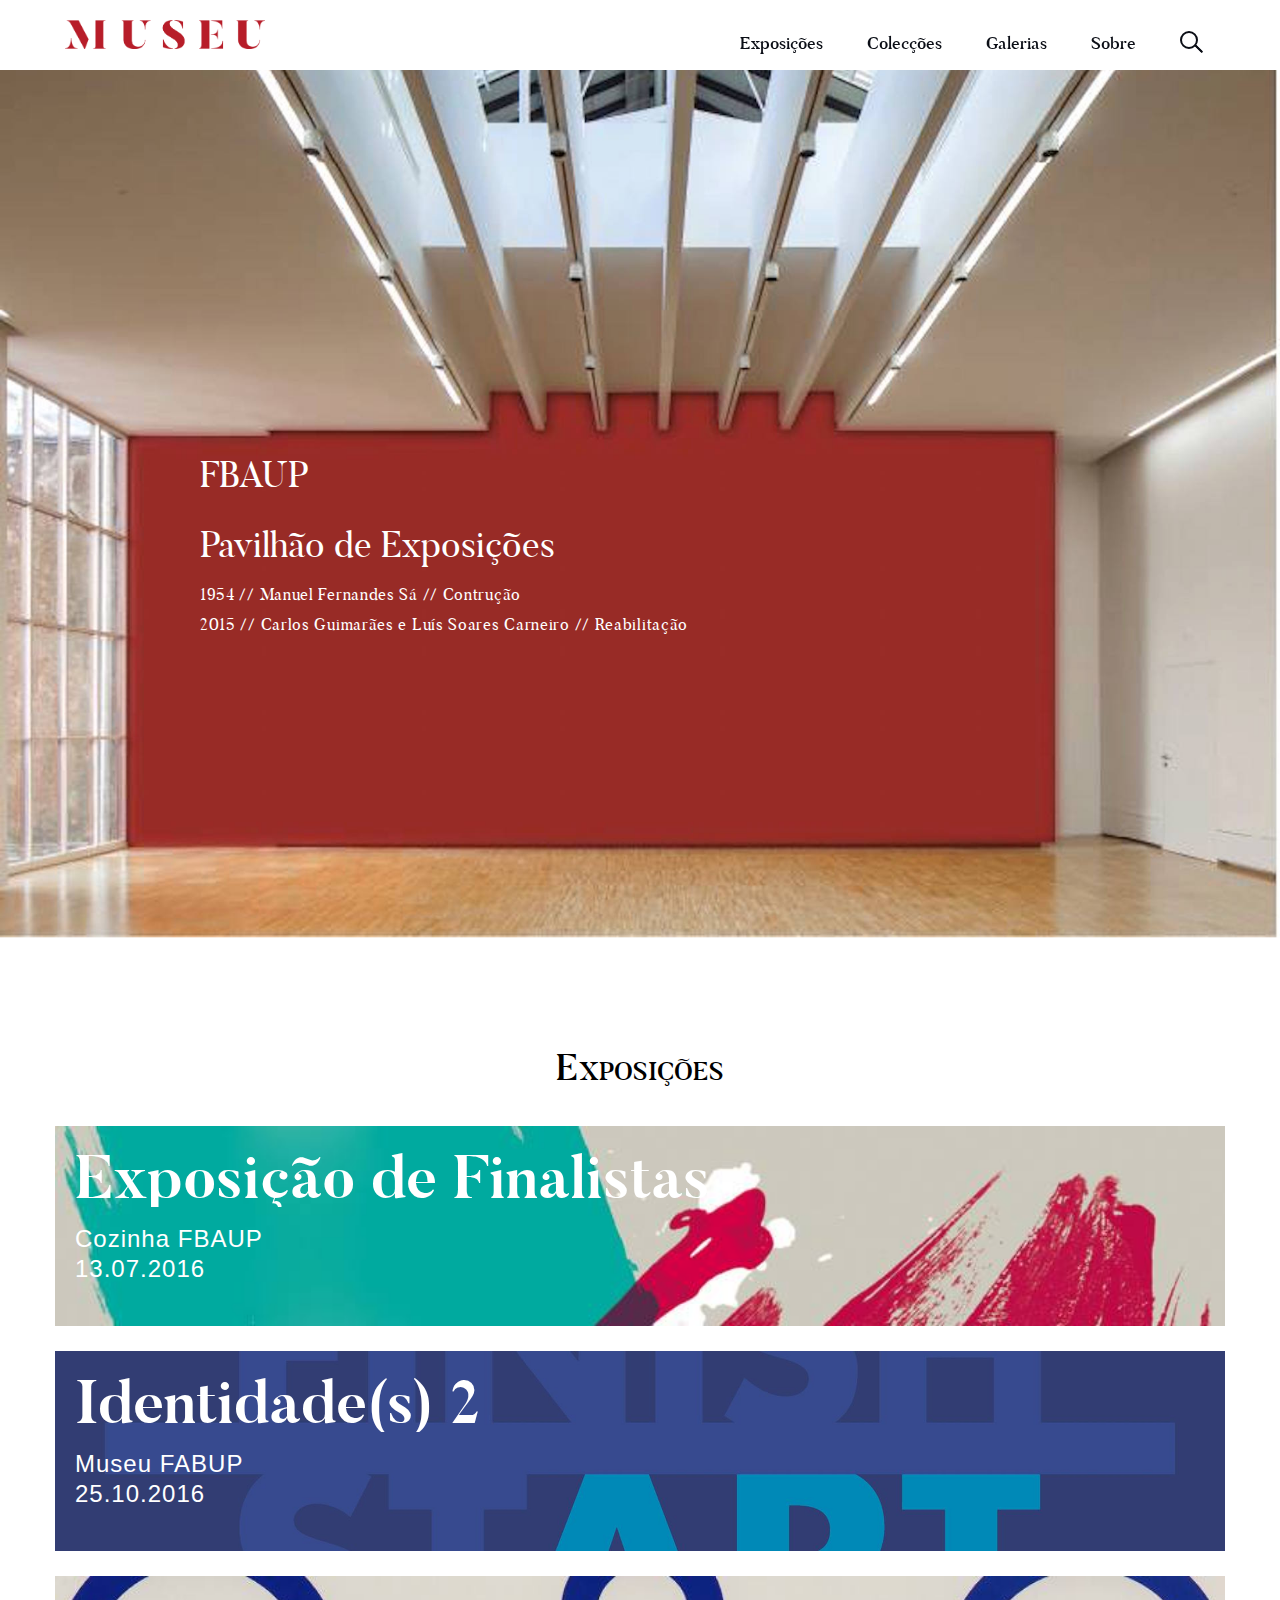
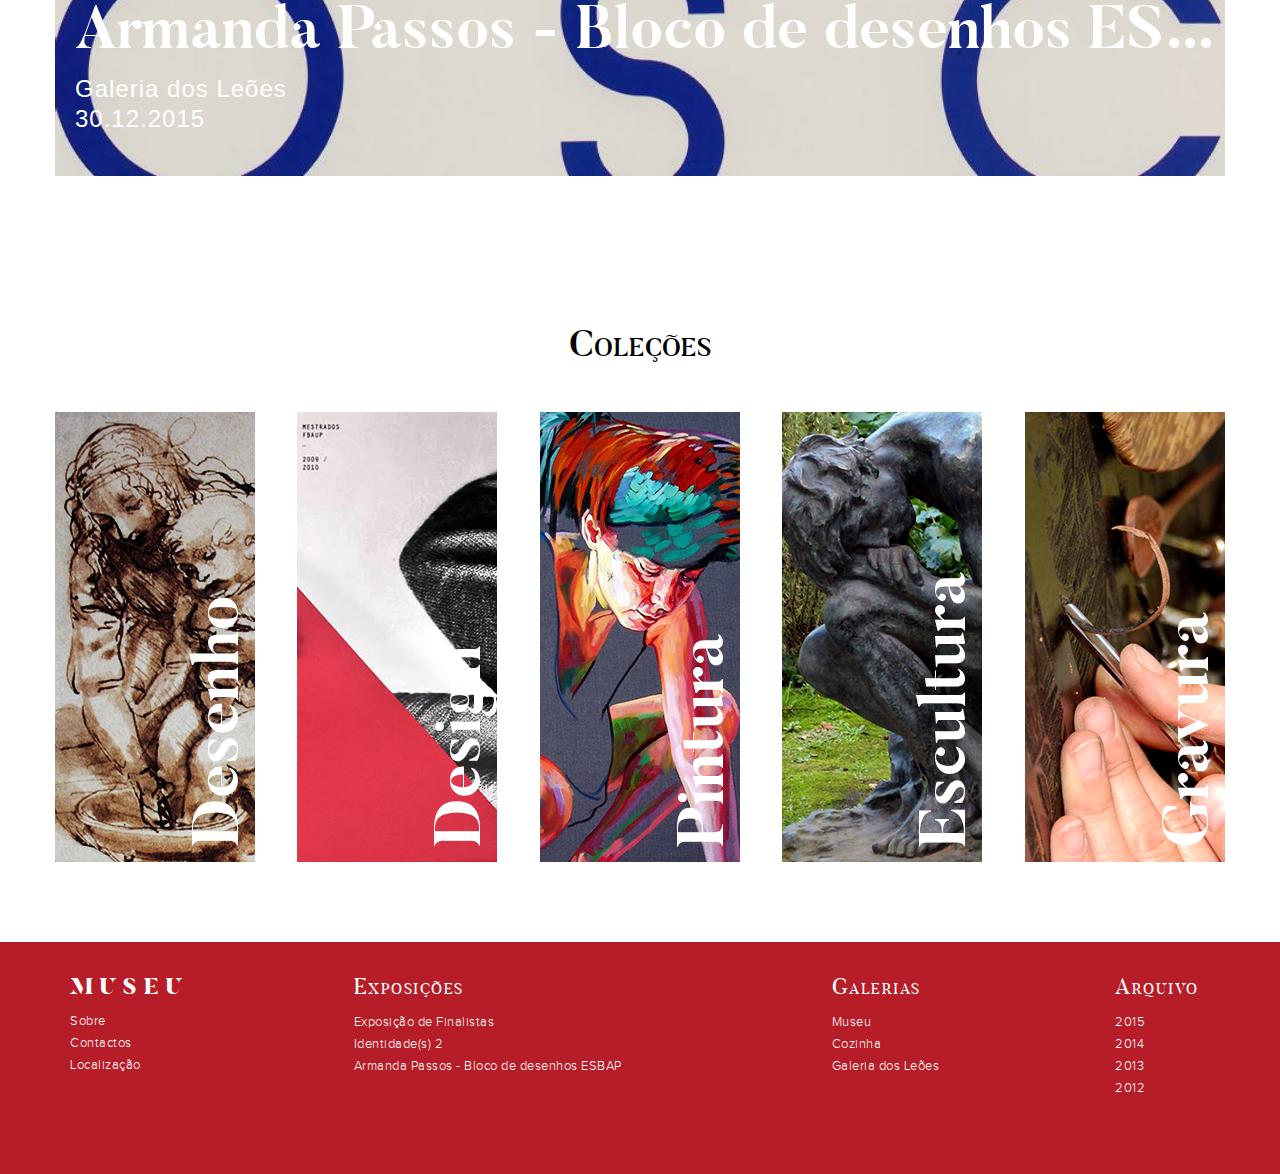
==== Museu/index.html @ 358a66f7 "alterações da vespera da apresentação" ====
<!DOCTYPE html>
<!--[if lt IE 7]>      <html class="no-js lt-ie9 lt-ie8 lt-ie7"> <![endif]-->
<!--[if IE 7]>         <html class="no-js lt-ie9 lt-ie8"> <![endif]-->
<!--[if IE 8]>         <html class="no-js lt-ie9"> <![endif]-->
<!--[if gt IE 8]><!--> <html class="no-js"> <!--<![endif]-->
<head>
<meta charset="UTF-8">

<title>Museu FBAUP</title>

  <meta name="viewport" content="width=device-width, initial-scale=1">
<!-- Search engine optimization -->
  <meta name="description" content="" />
  <meta name="keywords" content="" />
  <meta name="author" content="" />
<!--  -->
   
    <link rel="stylesheet" type="text/css" href="museu.css">
   
</head>

<body>
	<!-- Pesquisa fullscreen -->
	<div class="search_oberlay">
		<input class="search" type="text" placeholder="search" />
	</div>
	<!-- Menu de Navegação -->

				<nav class="nav-mobile">
						<div class="container">
							<a href="home.html"><h3>Museu</h3></a>
							<ul>
								<li><a href="sobre.html">Sobre</a></li>
								<li><a href="sobre.html">Contactos</a></li>
								<li><a href="sobre.html">Localização</a></li>
							</ul>
						
							<a href="home.html"><h3>Exposições</h3></a>
							<ul>
								<li><a href="exposicao.html">Exposição de Finalistas</a></li>
							<li><a href="exposicao.html">Identidade(s) 2</a></li>
							<li><a href="exposicao.html">Armanda Passos - Bloco de desenhos ESBAP</a></li>
							</ul>
						<a href="home.html"><h3>Galerias</h3></a>
							<ul>
								<li><a href="galerias.html">Museu</a></li>
								<li><a href="galerias.html">Cozinha</a></li>
								<li><a href="galerias.html">Galeria dos Leões</a></li>
							</ul>
					</div>		
				</nav>
<header>	
		<div class="container">
			<div class="col-lg-3 col-md-3 col-sm-3 col-xs-4 logo algn-left ">
					<a href="home.html"><img src="img/museu.png" alt="Logo Museu"/></a>	
			</div>
			<div class="col-lg-9 col-md-9 col-sm-9 algn-right menu hide-xs">
				<nav class="row ">
					<ul>
						<li><a href="pag_exposicoe.html">Exposições</a></li>
						<li class="dropdown-menu">
							<a href="#">Colecções</a>
							<ul class="dropdown-list">
								<li><a href="colecao.html">Desenho</a></li>
								<li><a href="colecao.html">Design</a></li>
								<li><a href="colecao.html">Escultura</a></li>
								<li><a href="colecao.html">Gravura</a></li>
								<li><a href="colecao.html">Pintura</a></li>
							</ul>
						</li>	
						<li><a href="galerias.html">Galerias</a></li>
						<li><a href="sobre.html">Sobre</a></li>
						<li>
							<div class="button-search">
								<div class="search">
									<a class="search-icon">
									  <span class="circle"></span>
									  <span class="handle"></span>
									</a>
								</div>
							</div>	
						</li>
					</ul>	
					
				</nav>				
			</div>
			<div class="col-xs-7 mb-mobile algn-right show-xs">
				<nav>
					<ul>
						
						<li>
							<div class="burger">
							  <div class="burger-brick"></div>
							  <div class="burger-brick middle"></div>
							  <div class="burger-brick"></div>
							</div>
						</li>
						<li>
							<div class="button-search">
								<div class="search">
									<a class="search-icon">
									  <span class="circle"></span>
									  <span class="handle"></span>
									</a>
								</div>
							</div>	
						</li>
					</ul>
				</nav>
			</div>
</header>

	<!-- Imagem Principal-->
		<section id="header-bg-big" >
			<div class="header-img" >
			 	 <img src="img/capa_img.jpg" alt="Pavilhão de Exposições">
				 <div class="pic-caption hide-xs">
				 	<h1>FBAUP</h1>
					<h1>Pavilhão de Exposições</h1>
					<p>1954 // Manuel Fernandes Sá // Contrução</p>
					<p>2015 // Carlos Guimarães e Luís Soares Carneiro // Reabilitação</p>
				</div>
			</div>
			
		</section>


		<section id="expo">
			<div class="page-title row">
				<h1>Exposições</h1>
			</div>
			<div class="container exposicoes">
				<div class="row expositor">
					<a href="exposicao.html"><img src="img/capas_exposicoes/uma.jpg" class="grayscale" alt="Imagem da Exposição">
					<h2>Exposição de Finalistas</h2>
					<h3>Cozinha FBAUP</h3>
					<h3>13.07.2016</h3></a>
							
				</div>
				<div class="row expositor">		
					<a href="exposicao.html"><img src="img/capas_exposicoes/duas.jpg" class="grayscale" alt="Imagem da Exposição">
					<h2>Identidade(s) 2</h2>
					<h3>Museu FABUP</h3>
					<h3>25.10.2016</h3></a>
				</div>
					<div class="row expositor">	
					<a href="exposicao.html"><img src="img/capas_exposicoes/tres.jpg" class="grayscale" alt="Imagem da Exposição">
					<h2>Armanda Passos - Bloco de desenhos ESBAP</h2>
					<h3>Galeria dos Leões</h3>
					<h3>30.12.2015</h3></a>
				</div>
			</div>
		</section>


	<!-- Secção Colecções-->
		<section id="colecao">
			<div class="page-title row">
				<h1>Coleções</h1>
			</div>

			<div class="container montra-colecao">
				<div class="col-colecao col-lg-2 col-md-2 col-sm-2">
					<a href="colecao.html"><img src="img/capas_colecoes/desenho.jpg" class="grayscale" alt="Colleção de Desenho"/>
					<h2>Desenho</h2> </a>
				</div>
				<div class="col-colecao col-lg-2 col-md-2 col-sm-2">
					<a href="colecao.html"><img src="img/capas_colecoes/design.jpg" class="grayscale" alt="Colleção de Design"/>
					<h2>Design</h2> </a>
				</div>
				<div class="col-colecao col-lg-2 col-md-2 col-sm-2">
					<a href="colecao.html"><img src="img/capas_colecoes/pintura.jpg" class="grayscale" alt="Colleção de Pintura"/>
					<h2>Pintura</h2> </a>
				</div>
				<div class="col-colecao col-lg-2 col-md-2 col-sm-2">
					<a href="colecao.html"><img src="img/capas_colecoes/escultura.jpg" class="grayscale" alt="Colleção de Escultura"/> 
					<h2>Escultura</h2> </a>
				</div>
				<div class="col-colecao col-lg-2 col-md-2 col-sm-2">
					<a href="colecao.html"><img src="img/capas_colecoes/gravura.jpg" class="grayscale" alt="Colleção de Gravura"/>
					<h2>Gravura</h2> </a>
				</div>
			</div>

			</div>
			<div class="container montra-colecao-mb hide-md hide-lg">
			<div class="expositor row">
					<a href="colecao.html"><img src="img/collection mobile/desenho.jpg" class="grayscale" alt="Colleção de Desenho"/>
					<h2>Desenho</h2> </a>
				</div>
				<div class="expositor row">
					<a href="colecao.html"><img src="img/collection mobile/design.jpg" class="grayscale" alt="Colleção de Design"/>
					<h2>Design</h2> </a>
				</div>
				<div class="expositor row">
					<a href="colecao.html"><img src="img/collection mobile/pintura.jpg" class="grayscale" alt="Colleção de Pintura"/>
					<h2>Pintura</h2> </a>
				</div>
				<div class="expositor row">
					<a href="colecao.html"><img src="img/collection mobile/escultura.jpg" class="grayscale" alt="Colleção de Escultura"/> 
					<h2>Escultura</h2> </a>
				</div>
				<div class="expositor row">
					<a href="colecao.html"><img src="img/collection mobile/gravura.jpg" class="grayscale" alt="Colleção de Gravura"/>
					<h2>Gravura</h2> </a>
				</div>
			</div>
		</section>


	<footer>
			<div class="row hide-xs hide-sm  ">
				<div class="container">
					<div class="col-lg-3 col-md-3 col-sm-3">
						<a href="home.html"><h2 class="museu">Museu</h2></a>
						<ul>
							<li><a href="sobre.html">Sobre</a></li>
							<li><a href="sobre.html#localizacao">Contactos</a></li>
							<li><a href="sobre.html#mapas">Localização</a></li>
						</ul>
					</div>
					<div class="col-lg-5 col-md-5 col-sm-5">
						<a href="pag_exposicoe.html"><h3>Exposições</h3></a>
						<ul>
							<li><a href="exposicao.html">Exposição de Finalistas</a></li>
							<li><a href="exposicao.html">Identidade(s) 2</a></li>
							<li><a href="exposicao.html">Armanda Passos - Bloco de desenhos ESBAP</a></li>
						</ul>
					</div>	
					<div class="col-lg-3 col-md-3 col-sm-3">
						<a href="galerias.html"><h3>Galerias</h3></a>
						<ul>
							<li><a href="galerias.html">Museu</a></li>
							<li><a href="galerias.html">Cozinha</a></li>
							<li><a href="galerias.html">Galeria dos Leões</a></li>
						</ul>
					</div>	
					<div class="col-lg-1 col-md-1 col-sm-2">
						<a href="#"><h3>Arquivo</h3></a>		<!-- ???!?!?!??!?!?!?! -->
						<ul>
							<li><a href="#">2015</a></li>
							<li><a href="#">2014</a></li>
							<li><a href="#">2013</a></li>
							<li><a href="#">2012</a></li>
						</ul>
					</div>	
				</div>	
			</div>

			<div class="row mobile show-xs hide-md hide-lg">
				<div class="container">

				<div class="col-xs-6 col-sm-6">
						<a href="home.html"><h2 class="museu">Museu</h2></a>
						<ul>
							<li><a href="sobre.html">Sobre</a></li>
							<li><a href="sobre.html#localizacao">Contactos</a></li>
							<li><a href="sobre.html#mapas">Localização</a></li>
						</ul>
					</div>
					<div class="col-xs-6 col-sm-6 exposicoes">
						<a href="pag_exposicoe.html"><h3>Exposições</h3></a>
						<ul>
							<li><a href="exposicao.html">Exposição de Finalistas</a></li>
							<li><a href="exposicao.html">Identidade(s) 2</a></li>
							<li><a href="exposicao.html">Armanda Passos - Bloco de desenhos</a></li>
						</ul>
					</div>	
					<div class="col-xs-6 col-sm-6">
						<a href="galerias.html"><h3>Galerias</h3></a>
						<ul>
							<li><a href="galerias.html">Museu</a></li>
							<li><a href="galerias.html">Cozinha</a></li>
							<li><a href="galerias.html">Galeria dos Leões</a></li>
						</ul>
					</div>	
					<div class="col-xs-6 col-sm-6">
						<a href="#"><h3>Arquivo</h3></a>		<!-- ???!?!?!??!?!?!?! -->
						<ul>
							<li><a href="#">2015</a></li>
							<li><a href="#">2014</a></li>
							<li><a href="#">2013</a></li>
						</ul>
					</div>	
				</div>	
			</div>

		</footer>

<script src="js/jquery.1.11.3.js"></script>
<script src="js/main.js"></script>

</body>

</html>
---- Museu/museu.css ----
@charset "UTF-8";
/* 

	PROJECTO: MUSEU FBAUP;
	VERSÃO: 0.1;
*/
/* http://meyerweb.com/eric/tools/css/reset/ 
   v2.0 | 20110126
   License: none (public domain)
*/
html, body, div, span, applet, object, iframe, h1, h2, h3, h4, h5, h6, p, blockquote, pre, a, abbr, acronym, address, big, cite, code, del, dfn, em, img, ins, kbd, q, s, samp, small, strike, strong, sub, sup, tt, var, b, u, i, center, dl, dt, dd, ol, ul, li, fieldset, form, label, legend, table, caption, tbody, tfoot, thead, tr, th, td, article, aside, canvas, details, embed, figure, figcaption, footer, header, hgroup, menu, nav, output, ruby, section, summary, time, mark, audio, video {
  margin: 0;
  padding: 0;
  border: 0;
  font-size: 100%;
  font: inherit;
  vertical-align: baseline; }

/* HTML5 display-role reset for older browsers */
article, aside, details, figcaption, figure, footer, header, hgroup, menu, nav, section {
  display: block; }

body {
  line-height: 1; }

ol, ul {
  list-style: none; }

blockquote, q {
  quotes: none; }

blockquote:before, blockquote:after {
  content: '';
  content: none; }

q:before, q:after {
  content: '';
  content: none; }

table {
  border-collapse: collapse;
  border-spacing: 0; }

.clearfix {
  zoom: 1; }
  .clearfix:after {
    clear: both; }
  .clearfix:before, .clearfix:after {
    content: '\0020';
    display: block;
    overflow: hidden;
    visibility: hidden;
    width: 0;
    height: 0; }

.row {
  zoom: 1;
  zoom: 1;
  margin-bottom: 40px;
  width: 100%; }
  .row:after {
    clear: both; }
  .row:before, .row:after {
    content: '\0020';
    display: block;
    overflow: hidden;
    visibility: hidden;
    width: 0;
    height: 0; }
  .row:after {
    clear: both; }
  .row:before, .row:after {
    content: '\0020';
    display: block;
    overflow: hidden;
    visibility: hidden;
    width: 0;
    height: 0; }

@media screen and (min-width: 1200px) {
  .col-lg-1 {
    display: block;
    float: left;
    position: relative;
    min-height: 2px;
    margin: 10px;
    width: 5%; }

  .col-lg-2 {
    display: block;
    float: left;
    position: relative;
    min-height: 2px;
    margin: 10px;
    width: 13.33333%; }

  .col-lg-3 {
    display: block;
    float: left;
    position: relative;
    min-height: 2px;
    margin: 10px;
    width: 21.66667%; }

  .col-lg-4 {
    display: block;
    float: left;
    position: relative;
    min-height: 2px;
    margin: 10px;
    width: 30%; }

  .col-lg-5 {
    display: block;
    float: left;
    position: relative;
    min-height: 2px;
    margin: 10px;
    width: 38.33333%; }

  .col-lg-6 {
    display: block;
    float: left;
    position: relative;
    min-height: 2px;
    margin: 10px;
    width: 46.66667%; }

  .col-lg-7 {
    display: block;
    float: left;
    position: relative;
    min-height: 2px;
    margin: 10px;
    width: 55%; }

  .col-lg-8 {
    display: block;
    float: left;
    position: relative;
    min-height: 2px;
    margin: 10px;
    width: 63.33333%; }

  .col-lg-9 {
    display: block;
    float: left;
    position: relative;
    min-height: 2px;
    margin: 10px;
    width: 71.66667%; }

  .col-lg-10 {
    display: block;
    float: left;
    position: relative;
    min-height: 2px;
    margin: 10px;
    width: 80%; }

  .col-lg-11 {
    display: block;
    float: left;
    position: relative;
    min-height: 2px;
    margin: 10px;
    width: 88.33333%; }

  .col-lg-12 {
    display: block;
    float: left;
    position: relative;
    min-height: 2px;
    margin: 10px;
    width: 96.66667%; }

  .container {
    width: 1170px;
    margin: 0 auto;
    position: relative; }

  .hide-lg {
    display: none !important; }

  .show-lg {
    display: block !important; } }
/* Small Desktop/ Tablet screens */
@media screen and (min-width: 992px) and (max-width: 1199px) {
  .col-md-1 {
    display: block;
    float: left;
    position: relative;
    min-height: 2px;
    margin: 10px;
    width: 5%; }

  .col-md-2 {
    display: block;
    float: left;
    position: relative;
    min-height: 2px;
    margin: 10px;
    width: 13.33333%; }

  .col-md-3 {
    display: block;
    float: left;
    position: relative;
    min-height: 2px;
    margin: 10px;
    width: 21.66667%; }

  .col-md-4 {
    display: block;
    float: left;
    position: relative;
    min-height: 2px;
    margin: 10px;
    width: 30%; }

  .col-md-5 {
    display: block;
    float: left;
    position: relative;
    min-height: 2px;
    margin: 10px;
    width: 38.33333%; }

  .col-md-6 {
    display: block;
    float: left;
    position: relative;
    min-height: 2px;
    margin: 10px;
    width: 46.66667%; }

  .col-md-7 {
    display: block;
    float: left;
    position: relative;
    min-height: 2px;
    margin: 10px;
    width: 55%; }

  .col-md-8 {
    display: block;
    float: left;
    position: relative;
    min-height: 2px;
    margin: 10px;
    width: 63.33333%; }

  .col-md-9 {
    display: block;
    float: left;
    position: relative;
    min-height: 2px;
    margin: 10px;
    width: 71.66667%; }

  .col-md-10 {
    display: block;
    float: left;
    position: relative;
    min-height: 2px;
    margin: 10px;
    width: 80%; }

  .col-md-11 {
    display: block;
    float: left;
    position: relative;
    min-height: 2px;
    margin: 10px;
    width: 88.33333%; }

  .col-md-12 {
    display: block;
    float: left;
    position: relative;
    min-height: 2px;
    margin: 10px;
    width: 96.66667%; }

  .container {
    width: 1002px;
    margin: 0 auto;
    position: relative; }

  .hide-md {
    display: none !important; }

  .show-md {
    display: block !important; } }
/* Tablet screens */
@media screen and (min-width: 768px) and (max-width: 991px) {
  .col-sm-1 {
    display: block;
    float: left;
    position: relative;
    min-height: 2px;
    margin: 10px;
    width: 5%; }

  .col-sm-2 {
    display: block;
    float: left;
    position: relative;
    min-height: 2px;
    margin: 10px;
    width: 13.33333%; }

  .col-sm-3 {
    display: block;
    float: left;
    position: relative;
    min-height: 2px;
    margin: 10px;
    width: 21.66667%; }

  .col-sm-4 {
    display: block;
    float: left;
    position: relative;
    min-height: 2px;
    margin: 10px;
    width: 30%; }

  .col-sm-5 {
    display: block;
    float: left;
    position: relative;
    min-height: 2px;
    margin: 10px;
    width: 38.33333%; }

  .col-sm-6 {
    display: block;
    float: left;
    position: relative;
    min-height: 2px;
    margin: 10px;
    width: 46.66667%; }

  .col-sm-7 {
    display: block;
    float: left;
    position: relative;
    min-height: 2px;
    margin: 10px;
    width: 55%; }

  .col-sm-8 {
    display: block;
    float: left;
    position: relative;
    min-height: 2px;
    margin: 10px;
    width: 63.33333%; }

  .col-sm-9 {
    display: block;
    float: left;
    position: relative;
    min-height: 2px;
    margin: 10px;
    width: 71.66667%; }

  .col-sm-10 {
    display: block;
    float: left;
    position: relative;
    min-height: 2px;
    margin: 10px;
    width: 80%; }

  .col-sm-11 {
    display: block;
    float: left;
    position: relative;
    min-height: 2px;
    margin: 10px;
    width: 88.33333%; }

  .col-sm-12 {
    display: block;
    float: left;
    position: relative;
    min-height: 2px;
    margin: 10px;
    width: 96.66667%; }

  .container {
    width: 938px;
    margin: 0 auto;
    position: relative; }

  .hide-sm {
    display: none !important; }

  .show-sm {
    display: block !important; } }
/* Small /Mobile screens */
@media screen and (max-width: 767px) {
  .col-xs-1 {
    display: block;
    float: left;
    position: relative;
    min-height: 2px;
    margin: 10px;
    width: 5%; }

  .col-xs-2 {
    display: block;
    float: left;
    position: relative;
    min-height: 2px;
    margin: 10px;
    width: 13.33333%; }

  .col-xs-3 {
    display: block;
    float: left;
    position: relative;
    min-height: 2px;
    margin: 10px;
    width: 21.66667%; }

  .col-xs-4 {
    display: block;
    float: left;
    position: relative;
    min-height: 2px;
    margin: 10px;
    width: 30%; }

  .col-xs-5 {
    display: block;
    float: left;
    position: relative;
    min-height: 2px;
    margin: 10px;
    width: 38.33333%; }

  .col-xs-6 {
    display: block;
    float: left;
    position: relative;
    min-height: 2px;
    margin: 10px;
    width: 46.66667%; }

  .col-xs-7 {
    display: block;
    float: left;
    position: relative;
    min-height: 2px;
    margin: 10px;
    width: 55%; }

  .col-xs-8 {
    display: block;
    float: left;
    position: relative;
    min-height: 2px;
    margin: 10px;
    width: 63.33333%; }

  .col-xs-9 {
    display: block;
    float: left;
    position: relative;
    min-height: 2px;
    margin: 10px;
    width: 71.66667%; }

  .col-xs-10 {
    display: block;
    float: left;
    position: relative;
    min-height: 2px;
    margin: 10px;
    width: 80%; }

  .col-xs-11 {
    display: block;
    float: left;
    position: relative;
    min-height: 2px;
    margin: 10px;
    width: 88.33333%; }

  .col-xs-12 {
    display: block;
    float: left;
    position: relative;
    min-height: 2px;
    margin: 10px;
    width: 96.66667%; }

  .container {
    width: 98%;
    margin: 0 auto;
    position: relative; }

  .hide-xs {
    display: none !important; }

  .show-xs {
    display: block !important; } }
@font-face {
  font-family: butlerregular;
  src: url("fonts/Butler/butler_regular-webfont.eot");
  src: url("fonts/Butler/butler_regular-webfont.eot#iefix") format("embedded-opentype"), url("fonts/Butler/butler_regular-webfont.ttf") format("truetype"), url("fonts/Butler/butler_regular-webfont.svg#butlerregular") format("svg"), url("fonts/Butler/butler_regular-webfont.woff") format("woff");
  font-weight: normal;
  font-style: normal; }
@font-face {
  font-family: butlerbold;
  src: url("fonts/Butler/butler_bold-webfont.eot");
  src: url("fonts/Butler/butler_bold-webfont.eot#iefix") format("embedded-opentype"), url("fonts/Butler/butler_bold-webfont.ttf") format("truetype"), url("fonts/Butler/butler_bold-webfont.svg#butlerbold") format("svg"), url("fonts/Butler/butler_bold-webfont.woff") format("woff");
  font-weight: normal;
  font-style: normal; }
@font-face {
  font-family: butlermedium;
  src: url("fonts/Butler/butler_medium-webfont.eot");
  src: url("fonts/Butler/butler_medium-webfont.eot#iefix") format("embedded-opentype"), url("fonts/Butler/butler_medium-webfont.ttf") format("truetype"), url("fonts/Butler/butler_medium-webfont.svg#butlermedium") format("svg"), url("fonts/Butler/butler_medium-webfont.woff") format("woff");
  font-weight: normal;
  font-style: normal; }
@font-face {
  font-family: butler_stencilblack;
  src: url("fonts/Butler/butler_black_stencil-webfont.eot");
  src: url("fonts/Butler/butler_black_stencil-webfont.eot#iefix") format("embedded-opentype"), url("fonts/Butler/butler_black_stencil-webfont.ttf") format("truetype"), url("fonts/Butler/butler_black_stencil-webfont.svg#butler_stencilblack") format("svg"), url("fonts/Butler/butler_black_stencil-webfont.woff") format("woff");
  font-weight: normal;
  font-style: normal; }
@font-face {
  font-family: proxima_nova_rgregular;
  src: url("fonts/ProximaNova/proxima_nova_regular-webfont.eot");
  src: url("fonts/ProximaNova/proxima_nova_regular-webfont.eot#iefix") format("embedded-opentype"), url("fonts/ProximaNova/proxima_nova_regular-webfont.ttf") format("truetype"), url("fonts/ProximaNova/proxima_nova_regular-webfont.svg#proxima_nova_rgregular") format("svg"), url("fonts/ProximaNova/proxima_nova_regular-webfont.woff") format("woff");
  font-weight: normal;
  font-style: normal; }
@font-face {
  font-family: proxima_novaregular_italic;
  src: url("fonts/ProximaNova/proxima_novaregular_italic.eot");
  src: url("fonts/ProximaNova/proxima_novaregular_italic.eot#iefix") format("embedded-opentype"), url("fonts/ProximaNova/proxima_novaregular_italic.ttf") format("truetype"), url("fonts/ProximaNova/proxima_novaregular_italic.svg#proxima_novaregular_italic") format("svg"), url("fonts/ProximaNova/proxima_novaregular_italic.woff") format("woff");
  font-weight: normal;
  font-style: normal; }
@font-face {
  font-family: proxima_novalight;
  src: url("fonts/ProximaNova/proxima_nova_light-webfont.eot");
  src: url("fonts/ProximaNova/proxima_nova_light-webfont.eot#iefix") format("embedded-opentype"), url("fonts/ProximaNova/proxima_nova_light-webfont.ttf") format("truetype"), url("fonts/ProximaNova/proxima_nova_light-webfont.svg#proxima_novalight") format("svg"), url("fonts/ProximaNova/proxima_nova_light-webfont.woff") format("woff");
  font-weight: normal;
  font-style: normal; }
@font-face {
  font-family: proxima_novalight_italic;
  src: url("fonts/ProximaNova/proxima_nova_light_italic-webfont.eot");
  src: url("fonts/ProximaNova/proxima_nova_light_italic-webfont.eot#iefix") format("embedded-opentype"), url("fonts/ProximaNova/proxima_nova_light_italic-webfont.ttf") format("truetype"), url("fonts/ProximaNova/proxima_nova_light_italic-webfont.svg#proxima_novalight_italic") format("svg"), url("fonts/ProximaNova/proxima_nova_light_italic-webfont.woff") format("woff");
  font-weight: normal;
  font-style: normal; }
@font-face {
  font-family: proxima_nova_rgbold;
  src: url("fonts/ProximaNova/proxima_nova_bold-webfont.eot");
  src: url("fonts/ProximaNova/proxima_nova_bold-webfont.eot#iefix") format("embedded-opentype"), url("fonts/ProximaNova/proxima_nova_bold-webfont.ttf") format("truetype"), url("fonts/ProximaNova/proxima_nova_bold-webfont.svg#proxima_nova_rgbold") format("svg"), url("fonts/ProximaNova/proxima_nova_bold-webfont.woff") format("woff");
  font-weight: normal;
  font-style: normal; }
@font-face {
  font-family: proxima_nova_rgbold_italic;
  src: url("fonts/ProximaNova/proxima_nova_bold_italic-webfont.eot");
  src: url("fonts/ProximaNova/proxima_nova_bold_italic-webfont.eot#iefix") format("embedded-opentype"), url("fonts/ProximaNova/proxima_nova_bold_italic-webfont.ttf") format("truetype"), url("fonts/ProximaNova/proxima_nova_bold_italic-webfont.svg#proxima_nova_rgbold_italic") format("svg"), url("fonts/ProximaNova/proxima_nova_bold_italic-webfont.woff") format("woff");
  font-weight: normal;
  font-style: normal; }
h1 {
  font-size: 36px;
  font-weight: normal;
  font-style: normal; }

h2 {
  font-size: 30px;
  font-weight: normal;
  font-style: normal; }

h3 {
  font-size: 24px;
  font-weight: normal;
  font-style: normal; }

h4 {
  font-size: 18px;
  font-weight: normal;
  font-style: normal; }

h5 {
  font-size: 14px;
  font-weight: normal;
  font-style: normal; }

h6 {
  font-size: 12px;
  font-weight: normal;
  font-style: normal; }

body {
  -webkit-box-sizing: border-box;
  -moz-box-sizing: border-box;
  box-sizing: border-box;
  background: #FFF; }

.overNone {
  overflow-y: hidden; }

.search_oberlay {
  z-index: 100;
  position: fixed;
  background: rgba(255, 255, 255, 0.9);
  height: 100vh;
  width: 100vw;
  overflow-y: hidden;
  display: block;
  -webkit-transition: all 0.5s ease-in;
  display: none; }
  .search_oberlay .search {
    position: absolute;
    top: 50%;
    width: 100%;
    color: #0b0e16;
    background: none;
    font-size: 60px;
    font-weight: 300;
    text-align: center;
    border: 0px;
    margin: 0px auto;
    margin-top: -51px;
    padding-left: 30px;
    padding-right: 30px;
    outline: none; }

.nav-mobile {
  z-index: 100;
  position: fixed;
  background: rgba(255, 255, 255, 0.9);
  height: 100%;
  width: 100%;
  -webkit-backface-visibility: hidden;
  backface-visibility: hidden;
  text-align: center;
  overflow: auto;
  -webkit-transition: all 0.5s ease-in;
  -webkit-overflow-scrolling: touch;
  display: none; }
  .nav-mobile div {
    padding-top: 90px; }
    .nav-mobile div a {
      text-decoration: none;
      color: #0b0e16; }
      .nav-mobile div a h3 {
        font-family: "butlerbold", Georgia, "Times New Roman", Times, serif;
        font-size: 1.2em;
        padding: 5%; }
        .nav-mobile div a h3:hover {
          text-decoration: underline; }
    .nav-mobile div ul {
      height: 100%;
      width: 100%;
      position: relative;
      margin: 0 auto; }
      .nav-mobile div ul li {
        font-family: "butlermedium", Georgia, "Times New Roman", Times, serif;
        font-weight: 300;
        -webkit-font-smoothing: antialiased;
        -moz-osx-font-smoothing: grayscale;
        text-transform: capitalize;
        height: 24px;
        overflow: hidden;
        text-overflow: ellipsis;
        white-space: nowrap;
        display: block;
        margin: 0 auto;
        width: 70%; }
        .nav-mobile div ul li a {
          text-decoration: none;
          color: #0b0e16;
          font-family: "proxima_novalight", Helvetica, Arial, sans-serif;
          font-size: 14px; }
          .nav-mobile div ul li a:hover {
            text-decoration: underline; }

header {
  z-index: 100;
  width: 100%;
  position: fixed;
  top: 0;
  display: block;
  background: #FFF;
  height: 70px; }
  header .logo img {
    width: 200px;
    margin-top: 10px; }
  @media screen and (max-width: 767px) {
    header .logo img {
      width: 140px;
      margin-top: 10px; } }
  header .menu {
    margin: 0px;
    float: right; }
    header .menu nav {
      height: 70px;
      margin: 0px;
      margin-top: 8px; }
      header .menu nav ul {
        display: block;
        margin: 0 15px;
        list-style: none;
        text-align: center;
        float: right; }
        header .menu nav ul li {
          display: inline-block; }
          header .menu nav ul li a {
            text-decoration: none;
            color: #0b0e16;
            margin: 15px 20px;
            display: block;
            font-family: butlermedium, Georgia, Times New Roman, Times, serif;
            font-size: 17px; }
            header .menu nav ul li a:hover {
              color: #7d6949; }
          header .menu nav ul li ul.dropdown-list {
            width: 200px;
            position: absolute;
            background-color: #FFF;
            z-index: 100;
            display: none;
            top: 70px; }
            header .menu nav ul li ul.dropdown-list li {
              float: left;
              width: 100%;
              text-align: left; }
              header .menu nav ul li ul.dropdown-list li:hover {
                background-color: #fafafa; }
              header .menu nav ul li ul.dropdown-list li a {
                margin-left: 32px; }
          header .menu nav ul li .button-searc {
            height: 40px !important; }
        header .menu nav ul .search {
          float: right; }
          header .menu nav ul .search .search-icon {
            height: 3px;
            width: 20px;
            display: block;
            position: relative;
            cursor: pointer;
            border-radius: 6px;
            padding-top: 8px;
            z-index: 150;
            margin-right: 10px; }
          header .menu nav ul .search .circle {
            position: relative;
            display: block;
            height: 14px;
            width: 14px;
            background-color: #ffffff;
            border-radius: 70px;
            z-index: 0;
            border: 2px solid #0b0e16;
            transition: all 0.6s cubic-bezier(0.25, 1.7, 0.35, 0.8);
            z-index: 1; }
          header .menu nav ul .search .handle {
            position: absolute;
            background-color: #0b0e16;
            top: 22px;
            left: 7px;
            width: 18px;
            height: 2px;
            display: block;
            transform: rotate(45deg);
            float: right;
            border-radius: 2px; }
            header .menu nav ul .search .handle:after {
              content: "";
              background-color: #0b0e16;
              width: 18px;
              height: 2px;
              display: block;
              float: right;
              border-radius: 2px;
              transition: all 0.6s cubic-bezier(0.25, 1.7, 0.35, 0.8);
              z-index: -1; }
          header .menu nav ul .search .open .circle {
            transform: scale(0.02);
            transform-origin: 30% 40%;
            background: #0b0e16;
            border-color: #0b0e16; }
          header .menu nav ul .search .open .handle {
            top: 17px; }
          header .menu nav ul .search .open .handle:after {
            transform-origin: center center;
            transform: rotate(90deg); }
  header .mb-mobile {
    display: none;
    float: right; }
    header .mb-mobile .search {
      float: right;
      margin: 15px 20px 0; }
      header .mb-mobile .search .search-icon {
        height: 3px;
        width: 20px;
        display: block;
        position: relative;
        cursor: pointer;
        border-radius: 6px;
        padding-top: 8px;
        z-index: 150;
        margin-right: 10px; }
      header .mb-mobile .search .circle {
        position: relative;
        display: block;
        height: 14px;
        width: 14px;
        background-color: #ffffff;
        border-radius: 70px;
        z-index: 0;
        border: 2px solid #0b0e16;
        transition: all 0.6s cubic-bezier(0.25, 1.7, 0.35, 0.8);
        z-index: 1; }
      header .mb-mobile .search .handle {
        position: absolute;
        background-color: #0b0e16;
        top: 22px;
        left: 7px;
        width: 18px;
        height: 2px;
        display: block;
        transform: rotate(45deg);
        float: right;
        border-radius: 2px; }
        header .mb-mobile .search .handle:after {
          content: "";
          background-color: #0b0e16;
          width: 18px;
          height: 2px;
          display: block;
          float: right;
          border-radius: 2px;
          transition: all 0.6s cubic-bezier(0.25, 1.7, 0.35, 0.8);
          z-index: -1; }
      header .mb-mobile .search .open .circle {
        transform: scale(0.02);
        transform-origin: 30% 40%;
        background: #0b0e16;
        border-color: #0b0e16; }
      header .mb-mobile .search .open .handle {
        top: 17px; }
      header .mb-mobile .search .open .handle:after {
        transform-origin: center center;
        transform: rotate(90deg); }

@media screen and (max-width: 767px) {
  header .logo img {
    width: 140px;
    margin-top: 20px; }
  header .mb-mobile .search {
    margin: 10px 20px 0; }
  header .burger {
    width: 18px;
    position: relative;
    cursor: pointer;
    padding: 10px;
    float: right;
    margin-top: 7px; }
  header .burger-brick {
    height: 2px;
    background: #fff;
    margin-top: 5px;
    -webkit-transition: 0.3s ease-out;
    -moz-transition: 0.3s ease-out;
    -ms-transition: 0.3s ease-out;
    -o-transition: 0.3s ease-out;
    transition: 0.3s ease-out;
    background-color: #0b0e16; }
  header .open .burger-brick:first-child {
    -webkit-transform: rotate(135deg);
    -moz-transform: rotate(135deg);
    -ms-transform: rotate(135deg);
    -o-transform: rotate(135deg);
    transform: rotate(135deg);
    margin-top: 10px; }
  header .open .burger-brick:last-child {
    -webkit-transform: rotate(-135deg);
    -moz-transform: rotate(-135deg);
    -ms-transform: rotate(-135deg);
    -o-transform: rotate(-135deg);
    transform: rotate(-135deg);
    margin-top: -9px; }
  header .open .middle {
    -webkit-transform: scale(0);
    -moz-transform: scale(0);
    -ms-transform: scale(0);
    -o-transform: scale(0);
    transform: scale(0); } }
section {
  width: 100%;
  position: relative;
  display: block; }
  section .page-title {
    text-align: center; }
    section .page-title h1 {
      font-family: butlermedium, Georgia, Times New Roman, Times, serif;
      font-size: 36px;
      font-variant: small-caps; }

section#header-bg-big {
  width: 100vw;
  height: 100vh;
  	/*
   	.header-img {
   	 width: 100%;
  	  height:100vh;
  	  //background-color:black;
  	  background-image:'img/capa_img.png';
  	}*/ }
  @media screen and (max-width: 767px) {
    section#header-bg-big {
      height: 400px; } }
  section#header-bg-big .header-img {
    padding-top: 60px;
    position: relative;
    width: 100%;
    height: 100%;
    overflow: hidden; }
    section#header-bg-big .header-img img {
      position: absolute;
      left: 50%;
      top: 50%;
      width: 100%;
      -webkit-transform: translate(-50%, -50%);
      -ms-transform: translate(-50%, -50%);
      transform: translate(-50%, -50%); }
    section#header-bg-big .header-img .pic-caption {
      font-family: butlerregular, Georgia, Times New Roman, Times, serif;
      position: absolute;
      color: white;
      top: 440px;
      left: 200px;
      line-height: 70px; }
      section#header-bg-big .header-img .pic-caption p {
        line-height: 30px;
        letter-spacing: 0.7px; }
    @media screen and (min-width: 992px) and (max-width: 1199px) {
      section#header-bg-big .header-img .pic-caption {
        top: 40%;
        left: 6%; } }
  @media screen and (min-width: 992px) and (max-width: 1199px) {
    section#header-bg-big .header-img {
      height: 640px; }
      section#header-bg-big .header-img .pic-caption {
        top: 400px;
        left: 140px; } }
  @media screen and (min-width: 768px) and (max-width: 991px) {
    section#header-bg-big .header-img {
      height: 100vh; }
      section#header-bg-big .header-img .pic-caption {
        top: 48%;
        left: 100px; } }
  @media screen and (max-width: 767px) {
    section#header-bg-big .header-img {
      height: 76.6666666666%; }
      section#header-bg-big .header-img .pic-caption {
        top: 48%;
        left: 100px; } }

section#header-bg-small {
  width: 100vw; }
  section#header-bg-small .header-img {
    position: relative;
    width: 100%;
    height: 400px;
    overflow: hidden; }
    section#header-bg-small .header-img img.capaimg {
      position: absolute;
      left: 50%;
      top: 50%;
      width: 101%;
      -webkit-transform: translate(-50%, -50%);
      -ms-transform: translate(-50%, -50%);
      transform: translate(-50%, -50%); }
    section#header-bg-small .header-img .pic-caption {
      color: white;
      top: 80%;
      width: 70%;
      bottom: -1px; }
      section#header-bg-small .header-img .pic-caption h1 {
        font-size: 100px;
        letter-spacing: 13px;
        font-variant: small-caps; }
    @media screen and (min-width: 992px) and (max-width: 1199px) {
      section#header-bg-small .header-img img.museubranco {
        margin-top: 0px;
        width: 70%; }
      section#header-bg-small .header-img .pic-caption {
        color: white;
        top: 80%;
        width: 70%;
        bottom: -1px; } }
    @media screen and (max-width: 767px) {
      section#header-bg-small .header-img img.museubranco {
        margin-top: 16px;
        width: 70%; }
      section#header-bg-small .header-img .pic-caption img.musebranco {
        width: 100%;
        bottom: 0;
        position: absolute; } }
  @media screen and (max-width: 767px) {
    section#header-bg-small .header-img {
      height: 330px; }
      section#header-bg-small .header-img .pic-caption {
        color: white;
        width: 70%;
        height: 100%;
        bottom: -1px;
        padding-top: 17px; }
        section#header-bg-small .header-img .pic-caption h1 {
          font-size: 60px;
          letter-spacing: 13px; } }
  @media screen and (min-width: 320px) and (max-width: 400px) {
    section#header-bg-small .header-img {
      height: 330px; }
      section#header-bg-small .header-img .pic-caption {
        color: white;
        width: 70%;
        height: 100%;
        bottom: -1px;
        padding-top: 17px; }
        section#header-bg-small .header-img .pic-caption h1 {
          font-size: 60px;
          letter-spacing: 13px; } }

section#expo {
  margin-top: 150px;
  position: relative; }
  section#expo .expositor {
    height: 200px;
    background: #ededad;
    margin: 0 auto;
    margin: 25px 0; }
    section#expo .expositor img {
      height: 200px;
      width: 100%;
      -webkit-filter: grayscale(0);
      -moz-filter: grayscale(0);
      filter: grayscale(0); }
    section#expo .expositor:hover {
      -webkit-filter: grayscale(90%);
      -moz-filter: grayscale(90%);
      filter: grayscale(90%);
      background-color: rgba(183, 29, 41, 0.4); }
    section#expo .expositor h2 {
      font-family: butlerbold, Georgia, Times New Roman, Times, serif;
      display: block;
      font-size: 60px;
      position: relative;
      text-align: left;
      color: white;
      margin-left: 20px;
      bottom: 182px;
      overflow: hidden;
      text-overflow: ellipsis;
      white-space: nowrap;
      margin-bottom: 10px; }
    section#expo .expositor h3 {
      font-family: proxima_novaregular_italic, Helvetica, Arial, sans-serif;
      display: block;
      font-size: 24px;
      position: relative;
      vertical-align: text-bottom;
      text-align: left;
      color: white;
      margin-left: 20px;
      bottom: 175px;
      line-height: 30px;
      letter-spacing: 1px; }
    section#expo .expositor a {
      text-decoration: none; }
    @media screen and (min-width: 992px) and (max-width: 1199px) {
      section#expo .expositor h2 {
        font-size: 56px; }
      section#expo .expositor h3 {
        font-size: 21px; } }
    @media screen and (min-width: 768px) and (max-width: 991px) {
      section#expo .expositor h2 {
        font-size: 46px; }
      section#expo .expositor h3 {
        font-size: 19px; } }
    @media screen and (max-width: 767px) {
      section#expo .expositor h2 {
        font-size: 36px; }
      section#expo .expositor h3 {
        font-size: 17px; } }

@media screen and (min-width: 992px) and (max-width: 1199px) {
  section#expo {
    margin-top: 60px; } }
@media screen and (min-width: 768px) and (max-width: 991px) {
  section#expo {
    margin-top: 60px; } }
@media screen and (max-width: 767px) {
  section#expo {
    margin-top: 60px; } }
section#exposicoes {
  position: relative;
  margin-top: 80px; }
  section#exposicoes .expositor {
    height: 200px;
    background: #ededad;
    margin: 0 auto;
    margin: 25px 0; }
    section#exposicoes .expositor img {
      height: 200px;
      width: 100%;
      -webkit-filter: grayscale(0);
      -moz-filter: grayscale(0);
      filter: grayscale(0); }
    section#exposicoes .expositor:hover {
      -webkit-filter: grayscale(90%);
      -moz-filter: grayscale(90%);
      filter: grayscale(90%);
      background-color: rgba(183, 29, 41, 0.4); }
    section#exposicoes .expositor h2 {
      font-family: butlerbold, Georgia, Times New Roman, Times, serif;
      display: block;
      font-size: 60px;
      position: relative;
      text-align: left;
      color: white;
      margin-left: 20px;
      bottom: 182px;
      overflow: hidden;
      text-overflow: ellipsis;
      white-space: nowrap;
      margin-bottom: 10px; }
    section#exposicoes .expositor h3 {
      font-family: proxima_novaregular_italic, Helvetica, Arial, sans-serif;
      display: block;
      font-size: 24px;
      position: relative;
      vertical-align: text-bottom;
      text-align: left;
      color: white;
      margin-left: 20px;
      bottom: 175px;
      line-height: 30px;
      letter-spacing: 1px; }
    section#exposicoes .expositor a {
      text-decoration: none; }
    @media screen and (min-width: 992px) and (max-width: 1199px) {
      section#exposicoes .expositor h2 {
        font-size: 56px; }
      section#exposicoes .expositor h3 {
        font-size: 21px; } }
    @media screen and (min-width: 768px) and (max-width: 991px) {
      section#exposicoes .expositor h2 {
        font-size: 46px; }
      section#exposicoes .expositor h3 {
        font-size: 19px; } }
    @media screen and (max-width: 767px) {
      section#exposicoes .expositor h2 {
        font-size: 36px; }
      section#exposicoes .expositor h3 {
        font-size: 17px; } }
  @media screen and (min-width: 768px) and (max-width: 991px) {
    section#exposicoes .exposicoes {
      max-width: 800px; } }

section#colecao {
  margin-top: 150px;
  position: relative; }
  section#colecao .montra-colecao {
    height: 500px;
    padding-bottom: 40px; }
    section#colecao .montra-colecao .col-colecao {
      background: #0b0e16;
      float: left;
      width: 18.111%;
      height: 450px;
      margin: 10px 21.2px;
      position: relative;
      max-width: 200px; }
      section#colecao .montra-colecao .col-colecao .grayscale {
        width: 100%;
        height: 100%;
        max-width: 200px;
        -webkit-filter: grayscale(0);
        -moz-filter: grayscale(0);
        filter: grayscale(0); }
      section#colecao .montra-colecao .col-colecao:hover {
        -webkit-filter: grayscale(90%);
        -moz-filter: grayscale(90%);
        filter: grayscale(90%);
        background-color: rgba(183, 29, 41, 0.4); }
      section#colecao .montra-colecao .col-colecao:hover span {
        content: "";
        position: absolute;
        width: 100%;
        height: 100%;
        top: 0px;
        background-color: rgba(183, 29, 41, 0.5); }
      section#colecao .montra-colecao .col-colecao h2 {
        font-family: butlerbold, Georgia, Times New Roman, Times, serif;
        display: block;
        font-size: 65px;
        transform: rotate(-90deg);
        position: relative;
        bottom: 150px;
        vertical-align: text-bottom;
        text-align: left;
        color: white;
        left: 60px;
        zoom: 1; }
        section#colecao .montra-colecao .col-colecao h2:after {
          clear: both; }
        section#colecao .montra-colecao .col-colecao h2:before, section#colecao .montra-colecao .col-colecao h2:after {
          content: '\0020';
          display: block;
          overflow: hidden;
          visibility: hidden;
          width: 0;
          height: 0; }
      section#colecao .montra-colecao .col-colecao a {
        text-decoration: none; }
    section#colecao .montra-colecao .col-colecao:last-child {
      float: right;
      margin-right: 0px; }
    section#colecao .montra-colecao .col-colecao:first-child {
      margin-left: 0px; }
    @media screen and (min-width: 992px) and (max-width: 1199px) {
      section#colecao .montra-colecao .col-colecao {
        margin: 10px 11px; } }
  @media screen and (min-width: 768px) and (max-width: 991px) {
    section#colecao .montra-colecao {
      display: none; }
    section#colecao .montra-colecao-mb {
      min-width: 480px;
      max-width: 600px;
      padding-bottom: 50px; }
      section#colecao .montra-colecao-mb .expositor {
        height: 200px;
        background: #ededad;
        margin: 0 auto;
        margin: 25px 0; }
        section#colecao .montra-colecao-mb .expositor img {
          height: 200px;
          width: 100%;
          -webkit-filter: grayscale(0);
          -moz-filter: grayscale(0);
          filter: grayscale(0); }
        section#colecao .montra-colecao-mb .expositor:hover {
          -webkit-filter: grayscale(90%);
          -moz-filter: grayscale(90%);
          filter: grayscale(90%);
          background-color: rgba(183, 29, 41, 0.4); }
        section#colecao .montra-colecao-mb .expositor h2 {
          font-family: butlerbold, Georgia, Times New Roman, Times, serif;
          display: block;
          font-size: 60px;
          position: relative;
          text-align: left;
          color: white;
          margin-left: 20px;
          bottom: 182px;
          overflow: hidden;
          text-overflow: ellipsis;
          white-space: nowrap;
          margin-bottom: 10px; }
        section#colecao .montra-colecao-mb .expositor h3 {
          font-family: proxima_novaregular_italic, Helvetica, Arial, sans-serif;
          display: block;
          font-size: 24px;
          position: relative;
          vertical-align: text-bottom;
          text-align: left;
          color: white;
          margin-left: 20px;
          bottom: 175px;
          line-height: 30px;
          letter-spacing: 1px; }
        section#colecao .montra-colecao-mb .expositor a {
          text-decoration: none; } }
    @media screen and (min-width: 768px) and (max-width: 991px) and (min-width: 992px) and (max-width: 1199px) {
      section#colecao .montra-colecao-mb .expositor h2 {
        font-size: 56px; }
      section#colecao .montra-colecao-mb .expositor h3 {
        font-size: 21px; } }
    @media screen and (min-width: 768px) and (max-width: 991px) and (min-width: 768px) and (max-width: 991px) {
      section#colecao .montra-colecao-mb .expositor h2 {
        font-size: 46px; }
      section#colecao .montra-colecao-mb .expositor h3 {
        font-size: 19px; } }
    @media screen and (min-width: 768px) and (max-width: 991px) and (max-width: 767px) {
      section#colecao .montra-colecao-mb .expositor h2 {
        font-size: 36px; }
      section#colecao .montra-colecao-mb .expositor h3 {
        font-size: 17px; } }

  @media screen and (max-width: 767px) {
    section#colecao .montra-colecao {
      display: none; }
    section#colecao .montra-colecao-mb {
      min-width: 300px;
      max-width: 400px;
      padding-bottom: 50px; }
      section#colecao .montra-colecao-mb .expositor {
        height: 200px;
        background: #ededad;
        margin: 0 auto;
        margin: 25px 0; }
        section#colecao .montra-colecao-mb .expositor img {
          height: 200px;
          width: 100%;
          -webkit-filter: grayscale(0);
          -moz-filter: grayscale(0);
          filter: grayscale(0); }
        section#colecao .montra-colecao-mb .expositor:hover {
          -webkit-filter: grayscale(90%);
          -moz-filter: grayscale(90%);
          filter: grayscale(90%);
          background-color: rgba(183, 29, 41, 0.4); }
        section#colecao .montra-colecao-mb .expositor h2 {
          font-family: butlerbold, Georgia, Times New Roman, Times, serif;
          display: block;
          font-size: 60px;
          position: relative;
          text-align: left;
          color: white;
          margin-left: 20px;
          bottom: 182px;
          overflow: hidden;
          text-overflow: ellipsis;
          white-space: nowrap;
          margin-bottom: 10px; }
        section#colecao .montra-colecao-mb .expositor h3 {
          font-family: proxima_novaregular_italic, Helvetica, Arial, sans-serif;
          display: block;
          font-size: 24px;
          position: relative;
          vertical-align: text-bottom;
          text-align: left;
          color: white;
          margin-left: 20px;
          bottom: 175px;
          line-height: 30px;
          letter-spacing: 1px; }
        section#colecao .montra-colecao-mb .expositor a {
          text-decoration: none; } }
    @media screen and (max-width: 767px) and (min-width: 992px) and (max-width: 1199px) {
      section#colecao .montra-colecao-mb .expositor h2 {
        font-size: 56px; }
      section#colecao .montra-colecao-mb .expositor h3 {
        font-size: 21px; } }
    @media screen and (max-width: 767px) and (min-width: 768px) and (max-width: 991px) {
      section#colecao .montra-colecao-mb .expositor h2 {
        font-size: 46px; }
      section#colecao .montra-colecao-mb .expositor h3 {
        font-size: 19px; } }
    @media screen and (max-width: 767px) and (max-width: 767px) {
      section#colecao .montra-colecao-mb .expositor h2 {
        font-size: 36px; }
      section#colecao .montra-colecao-mb .expositor h3 {
        font-size: 17px; } }

section#grelha-colecao {
  margin-top: 80px;
  position: relative; }
  section#grelha-colecao .container > .grelha {
    width: 100%; }
    section#grelha-colecao .container > .grelha .item > .footnotes p {
      margin-top: 10px;
      font-size: 10px;
      color: gray;
      font-family: "proxima_novalight", Helvetica, Arial, sans-serif; }

section#sobremuseu {
  padding-top: 80px; }
  section#sobremuseu .block-text {
    width: 70%;
    margin: 0 auto;
    padding-top: 50px; }
  section#sobremuseu h4 {
    font-family: proxima_nova_rgregular, Helvetica, Arial, sans-serif;
    font-size: 25px;
    text-align: left;
    color: #000000;
    line-height: 55px;
    padding-bottom: 15px; }
  section#sobremuseu h5 {
    font-family: proxima_novalight, Helvetica, Arial, sans-serif;
    font-size: 25px;
    text-align: left;
    color: #000000;
    line-height: 30px;
    padding-bottom: 15px; }
  section#sobremuseu p {
    font-family: proxima_novalight, Helvetica, Arial, sans-serif;
    font-size: 17	px;
    text-align: left;
    color: #000000;
    line-height: 30px;
    text-align: left;
    text-indent: 15px;
    padding-top: 15px; }
  section#sobremuseu em {
    font-family: proxima_novalight_italic, Helvetica, Arial, sans-serif;
    font-size: 20px;
    text-indent: 15px; }
  section#sobremuseu .first {
    text-indent: initial; }
  section#sobremuseu a {
    text-decoration: none;
    color: #000000;
    font-family: proxima_nova_rgbold, Helvetica, Arial, sans-serif;
    line-height: 40px; }
  section#sobremuseu img.img-expo {
    width: 100%;
    display: block; }

section#localizacao .block-text {
  width: 70%;
  margin: 0 auto;
  padding-top: 50px; }
section#localizacao h4 {
  font-family: proxima_nova_rgregular, Helvetica, Arial, sans-serif;
  font-size: 25px;
  text-align: left;
  color: #000000;
  line-height: 55px;
  padding-bottom: 15px; }
section#localizacao * {
  line-height: 25px;
  text-indent: initial; }
section#localizacao dt {
  font-family: proxima_nova_rgregular, Helvetica, Arial, sans-serif;
  font-size: 17px;
  text-align: left;
  color: #000000; }
section#localizacao dd {
  font-family: proxima_novalight, Helvetica, Arial, sans-serif;
  font-size: 15px;
  text-align: left;
  color: #000000;
  text-align: left; }
section#localizacao #map {
  width: 100%;
  height: 300px;
  margin-bottom: -23px; }

footer {
  clear: both;
  text-align: left;
  color: white;
  background-color: #b71d29;
  display: block;
  position: relative;
  margin-bottom: 0px !important;
  padding-top: 20px;
  height: auto;
  padding-bottom: 35px; }
  footer .largescreen {
    display: none; }
  footer div[class*="col-"] {
    margin: 0 15px; }
    footer div[class*="col-"] h2.museu {
      font-family: butler_stencilblack, Georgia, Times New Roman, Times, serif;
      text-transform: uppercase;
      letter-spacing: 7px;
      font-weight: 400;
      font-size: 22px;
      line-height: 48px; }
    footer div[class*="col-"] h3 {
      font-family: butlerregular, Georgia, Times New Roman, Times, serif;
      letter-spacing: 1.5px;
      font-size: 22px;
      line-height: 49px;
      font-variant: small-caps; }
    footer div[class*="col-"] ul li a {
      font-family: proxima_novalight, Helvetica, Arial, sans-serif;
      text-align: left;
      line-height: 22px;
      font-size: 13px;
      letter-spacing: 0.5px; }
    footer div[class*="col-"] a {
      text-decoration: none;
      color: white; }
      footer div[class*="col-"] a:hover {
        font-weight: 600; }
  @media screen and (max-width: 767px) {
    footer div[class*="col-"] {
      margin: 0px; }
    footer .mobile {
      clear: both;
      text-align: left;
      color: white;
      background-color: #b71d29;
      position: relative;
      margin-bottom: 0px !important;
      padding-top: 10px;
      height: auto;
      padding-bottom: 25px; }
      footer .mobile div[class*="col-"] {
        margin: 0 20px; }
      footer .mobile ul {
        padding-bottom: 20px; }
      footer .mobile li {
        display: inline;
        margin-right: 17px;
        line-height: 36px; }
      footer .mobile .exposicoes li {
        display: block; } }
  @media screen and (max-width: 480px) {
    footer .col-xs-6 {
      width: 100%; } }

@media screen and (max-width: 320px) {
  .endofresponsive {
    background: #000;
    display: block; } }

/*# sourceMappingURL=museu.css.map */
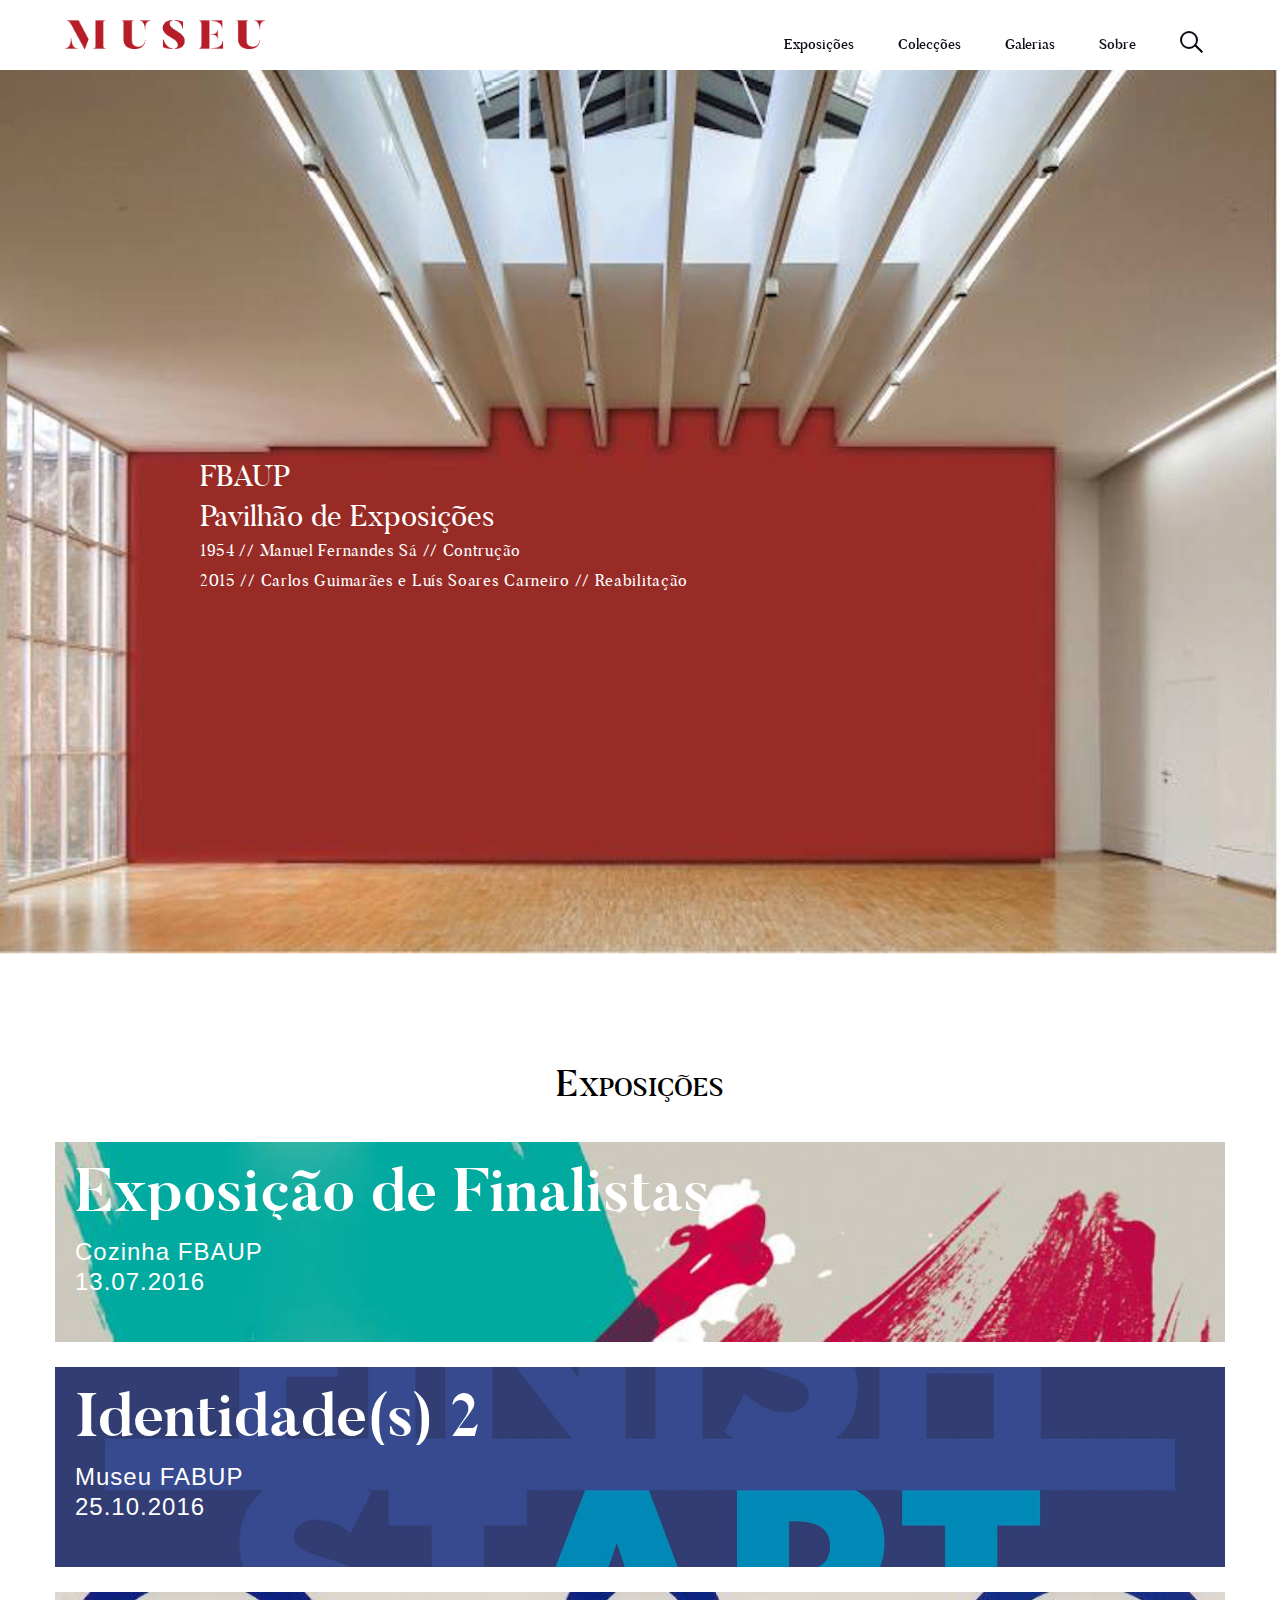
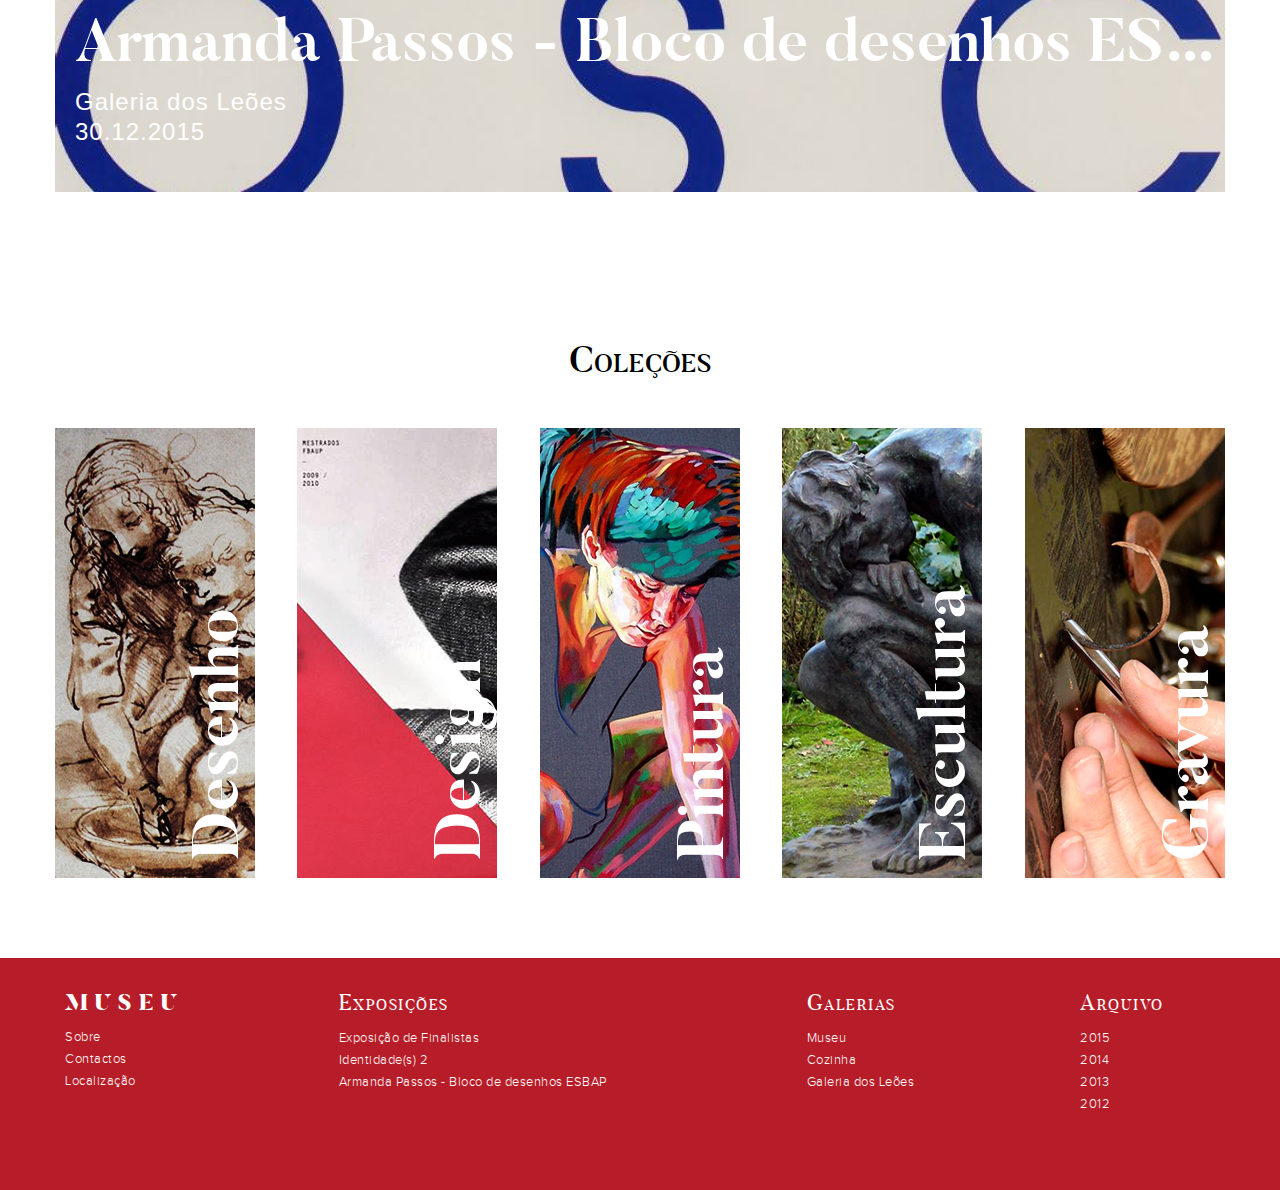
==== commit c0cd40b4: "FIm" ====
--- a/Museu/index.html
+++ b/Museu/index.html
@@ -1,22 +1,21 @@
-<!DOCTYPE html>
+i<!DOCTYPE html>
 <!--[if lt IE 7]>      <html class="no-js lt-ie9 lt-ie8 lt-ie7"> <![endif]-->
 <!--[if IE 7]>         <html class="no-js lt-ie9 lt-ie8"> <![endif]-->
 <!--[if IE 8]>         <html class="no-js lt-ie9"> <![endif]-->
 <!--[if gt IE 8]><!--> <html class="no-js"> <!--<![endif]-->
 <head>
-<meta charset="UTF-8">
-
-<title>Museu FBAUP</title>
-
-  <meta name="viewport" content="width=device-width, initial-scale=1">
-<!-- Search engine optimization -->
-  <meta name="description" content="" />
-  <meta name="keywords" content="" />
-  <meta name="author" content="" />
-<!--  -->
-   
-    <link rel="stylesheet" type="text/css" href="museu.css">
-   
+    <meta charset="UTF-8">
+    <title>Museu FBAUP</title>
+    <meta name="viewport" content="width=device-width, initial-scale=1">
+    <!-- Search engine optimization -->
+    <meta name="description" content="O Museu da Faculdade de Belas Artes da Universidade do Porto caracteriza-se, enquanto museu universitário, simultaneamente como lugar de investigação especializada em torno da teoria e da prática artística e lugar de difusão do saber e de comunicação com o mundo exterior à comunidade universitária." />
+    <meta name="keywords" content="museu, fbaup, universidade, porto, belas artes, colecções, design, desenho, escultura, gravura, pintura, exposições" />
+    <meta name="author" content="Duarte Ferreira, Filipa Alvim, Rui Rocha, Sérgio Gomes" />
+    <!-- Styles-->
+    <link rel="stylesheet" type="text/css" href="css/museu.css"/>
+        <link rel="stylesheet" type="text/css" href="css/owl.carousel.css">
+
+    <link rel="icon" href="img/favicon.png" type="image/x-icon"/>
 </head>
 
 <body>
@@ -28,20 +27,20 @@
 
 				<nav class="nav-mobile">
 						<div class="container">
-							<a href="home.html"><h3>Museu</h3></a>
+							<a href="index.html"><h3>Museu</h3></a>
 							<ul>
 								<li><a href="sobre.html">Sobre</a></li>
 								<li><a href="sobre.html">Contactos</a></li>
 								<li><a href="sobre.html">Localização</a></li>
 							</ul>
 						
-							<a href="home.html"><h3>Exposições</h3></a>
+							<a href="pag_exposicoe.html"><h3>Exposições</h3></a>
 							<ul>
 								<li><a href="exposicao.html">Exposição de Finalistas</a></li>
 							<li><a href="exposicao.html">Identidade(s) 2</a></li>
 							<li><a href="exposicao.html">Armanda Passos - Bloco de desenhos ESBAP</a></li>
 							</ul>
-						<a href="home.html"><h3>Galerias</h3></a>
+						<a href="galerias.html"><h3>Galerias</h3></a>
 							<ul>
 								<li><a href="galerias.html">Museu</a></li>
 								<li><a href="galerias.html">Cozinha</a></li>
@@ -111,8 +110,8 @@
 </header>
 
 	<!-- Imagem Principal-->
-		<section id="header-bg-big" >
-			<div class="header-img" >
+		 <section id="header-bg-big" >
+			<!-- <div class="header-img" >
 			 	 <img src="img/capa_img.jpg" alt="Pavilhão de Exposições">
 				 <div class="pic-caption hide-xs">
 				 	<h1>FBAUP</h1>
@@ -120,9 +119,78 @@
 					<p>1954 // Manuel Fernandes Sá // Contrução</p>
 					<p>2015 // Carlos Guimarães e Luís Soares Carneiro // Reabilitação</p>
 				</div>
+			</div> -->
+
+			<div class="header-slider">
+			 	<div class="item">
+			    	<div class="header-img" >
+					 	 <img src="img/capa_img.jpg" alt="Pavilhão de Exposições">
+						 <div class="pic-caption hide-xs">
+						 	<h1>FBAUP</h1>
+							<h1>Pavilhão de Exposições</h1>
+							<p>1954 // Manuel Fernandes Sá // Contrução</p>
+							<p>2015 // Carlos Guimarães e Luís Soares Carneiro // Reabilitação</p>
+						</div>
+					</div>
+			    </div>
+
+
+			    <div class="item">
+			    	<div class="header-img" >
+					 	 <img src="img/img1.jpg" alt="Pavilhão de Exposições">
+						 <div class="pic-caption hide-xs">
+						 	<h1>FBAUP</h1>
+							<h1>Pavilhão de Exposições</h1>
+							<p>1954 // Manuel Fernandes Sá // Contrução</p>
+							<p>2015 // Carlos Guimarães e Luís Soares Carneiro // Reabilitação</p>
+						</div>
+					</div>
+			    </div>
+
+			    <div class="item">
+			    	<div class="header-img" >
+					 	 <img src="img/img2.jpg" alt="Pavilhão de Exposições">
+						 <div class="pic-caption hide-xs">
+						 	<h1>FBAUP</h1>
+							<h1>Pavilhão de Exposições</h1>
+							<p>1954 // Manuel Fernandes Sá // Contrução</p>
+							<p>2015 // Carlos Guimarães e Luís Soares Carneiro // Reabilitação</p>
+						</div>
+					</div>
+			    </div>
+
+
+			     <div class="item">
+			    	<div class="header-img" >
+					 	 <img src="img/img3.jpg" alt="Pavilhão de Exposições">
+						 <div class="pic-caption hide-xs">
+						 	<h1>FBAUP</h1>
+							<h1>Pavilhão de Exposições</h1>
+							<p>1954 // Manuel Fernandes Sá // Contrução</p>
+							<p>2015 // Carlos Guimarães e Luís Soares Carneiro // Reabilitação</p>
+						</div>
+					</div>
+			    </div>
+
+			     <div class="item">
+			    	<div class="header-img" >
+					 	 <img src="img/img4.jpg" alt="Pavilhão de Exposições">
+						 <div class="pic-caption hide-xs">
+						 	<h1>FBAUP</h1>
+							<h1>Pavilhão de Exposições</h1>
+							<p>1954 // Manuel Fernandes Sá // Contrução</p>
+							<p>2015 // Carlos Guimarães e Luís Soares Carneiro // Reabilitação</p>
+						</div>
+					</div>
+			    </div>
+			   
+			    
+			  
 			</div>
 			
 		</section>
+
+
 
 
 		<section id="expo">
@@ -287,9 +355,28 @@
 
 		</footer>
 
-<script src="js/jquery.1.11.3.js"></script>
-<script src="js/main.js"></script>
-
+<script type="text/javascript" src="js/jquery.1.11.3.js"></script>
+<script type="text/javascript" src="js/owl.carousel.min.js"></script>
+<script type="text/javascript" src="js/main.js"></script>
+<script type="text/javascript">
+// $('.header-slider').owlCarousel({
+ //    loop:true,
+ //    margin:10,
+ //    nav:true
+ //    autoplay:true,
+ //    autoplayTimeout:1000,
+ //    autoplayHoverPause:true
+	// });
+	$('.header-slider').owlCarousel({
+	loop:true,
+    items:1,
+    margin:10,
+    autoplay:true,
+    autoplayTimeout:3000,
+    autoplayHoverPause:false,
+    controls:false
+});
+</script>
 </body>
 
 </html>--- a/Museu/css/museu.css
+++ b/Museu/css/museu.css
@@ -0,0 +1,2066 @@
+/* 
+
+	PROJECTO: MUSEU FBAUP;
+	VERSÃO: 0.1;
+*/
+/* http://meyerweb.com/eric/tools/css/reset/ 
+   v2.0 | 20110126
+   License: none (public domain)
+*/
+/* line 6, ../sass/_partials/_reset.scss */
+html, body, div, span, applet, object, iframe, h1, h2, h3, h4, h5, h6, p, blockquote, pre, a, abbr, acronym, address, big, cite, code, del, dfn, em, img, ins, kbd, q, s, samp, small, strike, strong, sub, sup, tt, var, b, u, i, center, dl, dt, dd, ol, ul, li, fieldset, form, label, legend, table, caption, tbody, tfoot, thead, tr, th, td, article, aside, canvas, details, embed, figure, figcaption, footer, header, hgroup, menu, nav, output, ruby, section, summary, time, mark, audio, video {
+  margin: 0;
+  padding: 0;
+  border: 0;
+  font-size: 100%;
+  font: inherit;
+  vertical-align: baseline;
+}
+
+/* HTML5 display-role reset for older browsers */
+/* line 16, ../sass/_partials/_reset.scss */
+article, aside, details, figcaption, figure, footer, header, hgroup, menu, nav, section {
+  display: block;
+}
+
+/* line 19, ../sass/_partials/_reset.scss */
+body {
+  line-height: 1;
+}
+
+/* line 22, ../sass/_partials/_reset.scss */
+ol, ul {
+  list-style: none;
+}
+
+/* line 25, ../sass/_partials/_reset.scss */
+blockquote, q {
+  quotes: none;
+}
+
+/* line 29, ../sass/_partials/_reset.scss */
+blockquote:before, blockquote:after {
+  content: '';
+  content: none;
+}
+
+/* line 34, ../sass/_partials/_reset.scss */
+q:before, q:after {
+  content: '';
+  content: none;
+}
+
+/* line 38, ../sass/_partials/_reset.scss */
+table {
+  border-collapse: collapse;
+  border-spacing: 0;
+}
+
+/* line 40, ../sass/_partials/_grelhas.scss */
+.clearfix {
+  zoom: 1;
+}
+/* line 30, ../sass/_partials/_grelhas.scss */
+.clearfix:after {
+  clear: both;
+}
+/* line 31, ../sass/_partials/_grelhas.scss */
+.clearfix:before, .clearfix:after {
+  content: '\0020';
+  display: block;
+  overflow: hidden;
+  visibility: hidden;
+  width: 0;
+  height: 0;
+}
+
+/* line 56, ../sass/_partials/_grelhas.scss */
+.row {
+  zoom: 1;
+  zoom: 1;
+  margin-bottom: 40px;
+  width: 100%;
+}
+/* line 30, ../sass/_partials/_grelhas.scss */
+.row:after {
+  clear: both;
+}
+/* line 31, ../sass/_partials/_grelhas.scss */
+.row:before, .row:after {
+  content: '\0020';
+  display: block;
+  overflow: hidden;
+  visibility: hidden;
+  width: 0;
+  height: 0;
+}
+/* line 30, ../sass/_partials/_grelhas.scss */
+.row:after {
+  clear: both;
+}
+/* line 31, ../sass/_partials/_grelhas.scss */
+.row:before, .row:after {
+  content: '\0020';
+  display: block;
+  overflow: hidden;
+  visibility: hidden;
+  width: 0;
+  height: 0;
+}
+
+@media screen and (min-width: 1200px) {
+  /* line 69, ../sass/_partials/_grelhas.scss */
+  .col-lg-1 {
+    display: block;
+    float: left;
+    position: relative;
+    min-height: 2px;
+    margin: 10px;
+    width: 5%;
+  }
+
+  /* line 69, ../sass/_partials/_grelhas.scss */
+  .col-lg-2 {
+    display: block;
+    float: left;
+    position: relative;
+    min-height: 2px;
+    margin: 10px;
+    width: 13.33333%;
+  }
+
+  /* line 69, ../sass/_partials/_grelhas.scss */
+  .col-lg-3 {
+    display: block;
+    float: left;
+    position: relative;
+    min-height: 2px;
+    margin: 10px;
+    width: 21.66667%;
+  }
+
+  /* line 69, ../sass/_partials/_grelhas.scss */
+  .col-lg-4 {
+    display: block;
+    float: left;
+    position: relative;
+    min-height: 2px;
+    margin: 10px;
+    width: 30%;
+  }
+
+  /* line 69, ../sass/_partials/_grelhas.scss */
+  .col-lg-5 {
+    display: block;
+    float: left;
+    position: relative;
+    min-height: 2px;
+    margin: 10px;
+    width: 38.33333%;
+  }
+
+  /* line 69, ../sass/_partials/_grelhas.scss */
+  .col-lg-6 {
+    display: block;
+    float: left;
+    position: relative;
+    min-height: 2px;
+    margin: 10px;
+    width: 46.66667%;
+  }
+
+  /* line 69, ../sass/_partials/_grelhas.scss */
+  .col-lg-7 {
+    display: block;
+    float: left;
+    position: relative;
+    min-height: 2px;
+    margin: 10px;
+    width: 55%;
+  }
+
+  /* line 69, ../sass/_partials/_grelhas.scss */
+  .col-lg-8 {
+    display: block;
+    float: left;
+    position: relative;
+    min-height: 2px;
+    margin: 10px;
+    width: 63.33333%;
+  }
+
+  /* line 69, ../sass/_partials/_grelhas.scss */
+  .col-lg-9 {
+    display: block;
+    float: left;
+    position: relative;
+    min-height: 2px;
+    margin: 10px;
+    width: 71.66667%;
+  }
+
+  /* line 69, ../sass/_partials/_grelhas.scss */
+  .col-lg-10 {
+    display: block;
+    float: left;
+    position: relative;
+    min-height: 2px;
+    margin: 10px;
+    width: 80%;
+  }
+
+  /* line 69, ../sass/_partials/_grelhas.scss */
+  .col-lg-11 {
+    display: block;
+    float: left;
+    position: relative;
+    min-height: 2px;
+    margin: 10px;
+    width: 88.33333%;
+  }
+
+  /* line 69, ../sass/_partials/_grelhas.scss */
+  .col-lg-12 {
+    display: block;
+    float: left;
+    position: relative;
+    min-height: 2px;
+    margin: 10px;
+    width: 96.66667%;
+  }
+
+  /* line 44, ../sass/_partials/_grelhas.scss */
+  .container {
+    width: 1170px;
+    margin: 0 auto;
+    position: relative;
+  }
+
+  /* line 77, ../sass/_partials/_grelhas.scss */
+  .hide-lg {
+    display: none!important;
+  }
+
+  /* line 80, ../sass/_partials/_grelhas.scss */
+  .show-lg {
+    display: block !important;
+  }
+}
+/* Small Desktop/ Tablet screens */
+@media screen and (min-width: 992px) and (max-width: 1199px) {
+  /* line 88, ../sass/_partials/_grelhas.scss */
+  .col-md-1 {
+    display: block;
+    float: left;
+    position: relative;
+    min-height: 2px;
+    margin: 10px;
+    width: 5%;
+  }
+
+  /* line 88, ../sass/_partials/_grelhas.scss */
+  .col-md-2 {
+    display: block;
+    float: left;
+    position: relative;
+    min-height: 2px;
+    margin: 10px;
+    width: 13.33333%;
+  }
+
+  /* line 88, ../sass/_partials/_grelhas.scss */
+  .col-md-3 {
+    display: block;
+    float: left;
+    position: relative;
+    min-height: 2px;
+    margin: 10px;
+    width: 21.66667%;
+  }
+
+  /* line 88, ../sass/_partials/_grelhas.scss */
+  .col-md-4 {
+    display: block;
+    float: left;
+    position: relative;
+    min-height: 2px;
+    margin: 10px;
+    width: 30%;
+  }
+
+  /* line 88, ../sass/_partials/_grelhas.scss */
+  .col-md-5 {
+    display: block;
+    float: left;
+    position: relative;
+    min-height: 2px;
+    margin: 10px;
+    width: 38.33333%;
+  }
+
+  /* line 88, ../sass/_partials/_grelhas.scss */
+  .col-md-6 {
+    display: block;
+    float: left;
+    position: relative;
+    min-height: 2px;
+    margin: 10px;
+    width: 46.66667%;
+  }
+
+  /* line 88, ../sass/_partials/_grelhas.scss */
+  .col-md-7 {
+    display: block;
+    float: left;
+    position: relative;
+    min-height: 2px;
+    margin: 10px;
+    width: 55%;
+  }
+
+  /* line 88, ../sass/_partials/_grelhas.scss */
+  .col-md-8 {
+    display: block;
+    float: left;
+    position: relative;
+    min-height: 2px;
+    margin: 10px;
+    width: 63.33333%;
+  }
+
+  /* line 88, ../sass/_partials/_grelhas.scss */
+  .col-md-9 {
+    display: block;
+    float: left;
+    position: relative;
+    min-height: 2px;
+    margin: 10px;
+    width: 71.66667%;
+  }
+
+  /* line 88, ../sass/_partials/_grelhas.scss */
+  .col-md-10 {
+    display: block;
+    float: left;
+    position: relative;
+    min-height: 2px;
+    margin: 10px;
+    width: 80%;
+  }
+
+  /* line 88, ../sass/_partials/_grelhas.scss */
+  .col-md-11 {
+    display: block;
+    float: left;
+    position: relative;
+    min-height: 2px;
+    margin: 10px;
+    width: 88.33333%;
+  }
+
+  /* line 88, ../sass/_partials/_grelhas.scss */
+  .col-md-12 {
+    display: block;
+    float: left;
+    position: relative;
+    min-height: 2px;
+    margin: 10px;
+    width: 96.66667%;
+  }
+
+  /* line 44, ../sass/_partials/_grelhas.scss */
+  .container {
+    width: 1002px;
+    margin: 0 auto;
+    position: relative;
+  }
+
+  /* line 96, ../sass/_partials/_grelhas.scss */
+  .hide-md {
+    display: none!important;
+  }
+
+  /* line 99, ../sass/_partials/_grelhas.scss */
+  .show-md {
+    display: block !important;
+  }
+}
+/* Tablet screens */
+@media screen and (min-width: 768px) and (max-width: 991px) {
+  /* line 109, ../sass/_partials/_grelhas.scss */
+  .col-sm-1 {
+    display: block;
+    float: left;
+    position: relative;
+    min-height: 2px;
+    margin: 10px;
+    width: 5%;
+  }
+
+  /* line 109, ../sass/_partials/_grelhas.scss */
+  .col-sm-2 {
+    display: block;
+    float: left;
+    position: relative;
+    min-height: 2px;
+    margin: 10px;
+    width: 13.33333%;
+  }
+
+  /* line 109, ../sass/_partials/_grelhas.scss */
+  .col-sm-3 {
+    display: block;
+    float: left;
+    position: relative;
+    min-height: 2px;
+    margin: 10px;
+    width: 21.66667%;
+  }
+
+  /* line 109, ../sass/_partials/_grelhas.scss */
+  .col-sm-4 {
+    display: block;
+    float: left;
+    position: relative;
+    min-height: 2px;
+    margin: 10px;
+    width: 30%;
+  }
+
+  /* line 109, ../sass/_partials/_grelhas.scss */
+  .col-sm-5 {
+    display: block;
+    float: left;
+    position: relative;
+    min-height: 2px;
+    margin: 10px;
+    width: 38.33333%;
+  }
+
+  /* line 109, ../sass/_partials/_grelhas.scss */
+  .col-sm-6 {
+    display: block;
+    float: left;
+    position: relative;
+    min-height: 2px;
+    margin: 10px;
+    width: 46.66667%;
+  }
+
+  /* line 109, ../sass/_partials/_grelhas.scss */
+  .col-sm-7 {
+    display: block;
+    float: left;
+    position: relative;
+    min-height: 2px;
+    margin: 10px;
+    width: 55%;
+  }
+
+  /* line 109, ../sass/_partials/_grelhas.scss */
+  .col-sm-8 {
+    display: block;
+    float: left;
+    position: relative;
+    min-height: 2px;
+    margin: 10px;
+    width: 63.33333%;
+  }
+
+  /* line 109, ../sass/_partials/_grelhas.scss */
+  .col-sm-9 {
+    display: block;
+    float: left;
+    position: relative;
+    min-height: 2px;
+    margin: 10px;
+    width: 71.66667%;
+  }
+
+  /* line 109, ../sass/_partials/_grelhas.scss */
+  .col-sm-10 {
+    display: block;
+    float: left;
+    position: relative;
+    min-height: 2px;
+    margin: 10px;
+    width: 80%;
+  }
+
+  /* line 109, ../sass/_partials/_grelhas.scss */
+  .col-sm-11 {
+    display: block;
+    float: left;
+    position: relative;
+    min-height: 2px;
+    margin: 10px;
+    width: 88.33333%;
+  }
+
+  /* line 109, ../sass/_partials/_grelhas.scss */
+  .col-sm-12 {
+    display: block;
+    float: left;
+    position: relative;
+    min-height: 2px;
+    margin: 10px;
+    width: 96.66667%;
+  }
+
+  /* line 116, ../sass/_partials/_grelhas.scss */
+  .container {
+    width: 98%;
+    margin: 0 auto;
+    position: relative;
+  }
+
+  /* line 121, ../sass/_partials/_grelhas.scss */
+  .hide-sm {
+    display: none!important;
+  }
+
+  /* line 124, ../sass/_partials/_grelhas.scss */
+  .show-sm {
+    display: block !important;
+  }
+}
+/* Small /Mobile screens */
+@media screen and (max-width: 767px) {
+  /* line 134, ../sass/_partials/_grelhas.scss */
+  .col-xs-1 {
+    display: block;
+    float: left;
+    position: relative;
+    min-height: 2px;
+    margin: 10px;
+    width: 5%;
+  }
+
+  /* line 134, ../sass/_partials/_grelhas.scss */
+  .col-xs-2 {
+    display: block;
+    float: left;
+    position: relative;
+    min-height: 2px;
+    margin: 10px;
+    width: 13.33333%;
+  }
+
+  /* line 134, ../sass/_partials/_grelhas.scss */
+  .col-xs-3 {
+    display: block;
+    float: left;
+    position: relative;
+    min-height: 2px;
+    margin: 10px;
+    width: 21.66667%;
+  }
+
+  /* line 134, ../sass/_partials/_grelhas.scss */
+  .col-xs-4 {
+    display: block;
+    float: left;
+    position: relative;
+    min-height: 2px;
+    margin: 10px;
+    width: 30%;
+  }
+
+  /* line 134, ../sass/_partials/_grelhas.scss */
+  .col-xs-5 {
+    display: block;
+    float: left;
+    position: relative;
+    min-height: 2px;
+    margin: 10px;
+    width: 38.33333%;
+  }
+
+  /* line 134, ../sass/_partials/_grelhas.scss */
+  .col-xs-6 {
+    display: block;
+    float: left;
+    position: relative;
+    min-height: 2px;
+    margin: 10px;
+    width: 46.66667%;
+  }
+
+  /* line 134, ../sass/_partials/_grelhas.scss */
+  .col-xs-7 {
+    display: block;
+    float: left;
+    position: relative;
+    min-height: 2px;
+    margin: 10px;
+    width: 55%;
+  }
+
+  /* line 134, ../sass/_partials/_grelhas.scss */
+  .col-xs-8 {
+    display: block;
+    float: left;
+    position: relative;
+    min-height: 2px;
+    margin: 10px;
+    width: 63.33333%;
+  }
+
+  /* line 134, ../sass/_partials/_grelhas.scss */
+  .col-xs-9 {
+    display: block;
+    float: left;
+    position: relative;
+    min-height: 2px;
+    margin: 10px;
+    width: 71.66667%;
+  }
+
+  /* line 134, ../sass/_partials/_grelhas.scss */
+  .col-xs-10 {
+    display: block;
+    float: left;
+    position: relative;
+    min-height: 2px;
+    margin: 10px;
+    width: 80%;
+  }
+
+  /* line 134, ../sass/_partials/_grelhas.scss */
+  .col-xs-11 {
+    display: block;
+    float: left;
+    position: relative;
+    min-height: 2px;
+    margin: 10px;
+    width: 88.33333%;
+  }
+
+  /* line 134, ../sass/_partials/_grelhas.scss */
+  .col-xs-12 {
+    display: block;
+    float: left;
+    position: relative;
+    min-height: 2px;
+    margin: 10px;
+    width: 96.66667%;
+  }
+
+  /* line 140, ../sass/_partials/_grelhas.scss */
+  .container {
+    width: 98%;
+    margin: 0 auto;
+    position: relative;
+  }
+
+  /* line 147, ../sass/_partials/_grelhas.scss */
+  .hide-xs {
+    display: none!important;
+  }
+
+  /* line 150, ../sass/_partials/_grelhas.scss */
+  .show-xs {
+    display: block !important;
+  }
+}
+@font-face {
+  font-family: butlerregular;
+  src: url("fonts/Butler/butler_regular-webfont.eot");
+  src: url("fonts/Butler/butler_regular-webfont.eot#iefix") format("embedded-opentype"), url("fonts/Butler/butler_regular-webfont.ttf") format("truetype"), url("fonts/Butler/butler_regular-webfont.svg#butlerregular") format("svg"), url("fonts/Butler/butler_regular-webfont.woff") format("woff");
+  font-weight: normal;
+  font-style: normal;
+}
+
+@font-face {
+  font-family: butlerbold;
+  src: url("fonts/Butler/butler_bold-webfont.eot");
+  src: url("fonts/Butler/butler_bold-webfont.eot#iefix") format("embedded-opentype"), url("fonts/Butler/butler_bold-webfont.ttf") format("truetype"), url("fonts/Butler/butler_bold-webfont.svg#butlerbold") format("svg"), url("fonts/Butler/butler_bold-webfont.woff") format("woff");
+  font-weight: normal;
+  font-style: normal;
+}
+
+@font-face {
+  font-family: butlermedium;
+  src: url("fonts/Butler/butler_medium-webfont.eot");
+  src: url("fonts/Butler/butler_medium-webfont.eot#iefix") format("embedded-opentype"), url("fonts/Butler/butler_medium-webfont.ttf") format("truetype"), url("fonts/Butler/butler_medium-webfont.svg#butlermedium") format("svg"), url("fonts/Butler/butler_medium-webfont.woff") format("woff");
+  font-weight: normal;
+  font-style: normal;
+}
+
+@font-face {
+  font-family: butler_stencilblack;
+  src: url("fonts/Butler/butler_black_stencil-webfont.eot");
+  src: url("fonts/Butler/butler_black_stencil-webfont.eot#iefix") format("embedded-opentype"), url("fonts/Butler/butler_black_stencil-webfont.ttf") format("truetype"), url("fonts/Butler/butler_black_stencil-webfont.svg#butler_stencilblack") format("svg"), url("fonts/Butler/butler_black_stencil-webfont.woff") format("woff");
+  font-weight: normal;
+  font-style: normal;
+}
+
+@font-face {
+  font-family: proxima_nova_rgregular;
+  src: url("fonts/ProximaNova/proxima_nova_regular-webfont.eot");
+  src: url("fonts/ProximaNova/proxima_nova_regular-webfont.eot#iefix") format("embedded-opentype"), url("fonts/ProximaNova/proxima_nova_regular-webfont.ttf") format("truetype"), url("fonts/ProximaNova/proxima_nova_regular-webfont.svg#proxima_nova_rgregular") format("svg"), url("fonts/ProximaNova/proxima_nova_regular-webfont.woff") format("woff");
+  font-weight: normal;
+  font-style: normal;
+}
+
+@font-face {
+  font-family: proxima_novaregular_italic;
+  src: url("fonts/ProximaNova/proxima_novaregular_italic.eot");
+  src: url("fonts/ProximaNova/proxima_novaregular_italic.eot#iefix") format("embedded-opentype"), url("fonts/ProximaNova/proxima_novaregular_italic.ttf") format("truetype"), url("fonts/ProximaNova/proxima_novaregular_italic.svg#proxima_novaregular_italic") format("svg"), url("fonts/ProximaNova/proxima_novaregular_italic.woff") format("woff");
+  font-weight: normal;
+  font-style: normal;
+}
+
+@font-face {
+  font-family: proxima_novalight;
+  src: url("fonts/ProximaNova/proxima_nova_light-webfont.eot");
+  src: url("fonts/ProximaNova/proxima_nova_light-webfont.eot#iefix") format("embedded-opentype"), url("fonts/ProximaNova/proxima_nova_light-webfont.ttf") format("truetype"), url("fonts/ProximaNova/proxima_nova_light-webfont.svg#proxima_novalight") format("svg"), url("fonts/ProximaNova/proxima_nova_light-webfont.woff") format("woff");
+  font-weight: normal;
+  font-style: normal;
+}
+
+@font-face {
+  font-family: proxima_novalight_italic;
+  src: url("fonts/ProximaNova/proxima_nova_light_italic-webfont.eot");
+  src: url("fonts/ProximaNova/proxima_nova_light_italic-webfont.eot#iefix") format("embedded-opentype"), url("fonts/ProximaNova/proxima_nova_light_italic-webfont.ttf") format("truetype"), url("fonts/ProximaNova/proxima_nova_light_italic-webfont.svg#proxima_novalight_italic") format("svg"), url("fonts/ProximaNova/proxima_nova_light_italic-webfont.woff") format("woff");
+  font-weight: normal;
+  font-style: normal;
+}
+
+@font-face {
+  font-family: proxima_nova_rgbold;
+  src: url("fonts/ProximaNova/proxima_nova_bold-webfont.eot");
+  src: url("fonts/ProximaNova/proxima_nova_bold-webfont.eot#iefix") format("embedded-opentype"), url("fonts/ProximaNova/proxima_nova_bold-webfont.ttf") format("truetype"), url("fonts/ProximaNova/proxima_nova_bold-webfont.svg#proxima_nova_rgbold") format("svg"), url("fonts/ProximaNova/proxima_nova_bold-webfont.woff") format("woff");
+  font-weight: normal;
+  font-style: normal;
+}
+
+@font-face {
+  font-family: proxima_nova_rgbold_italic;
+  src: url("fonts/ProximaNova/proxima_nova_bold_italic-webfont.eot");
+  src: url("fonts/ProximaNova/proxima_nova_bold_italic-webfont.eot#iefix") format("embedded-opentype"), url("fonts/ProximaNova/proxima_nova_bold_italic-webfont.ttf") format("truetype"), url("fonts/ProximaNova/proxima_nova_bold_italic-webfont.svg#proxima_nova_rgbold_italic") format("svg"), url("fonts/ProximaNova/proxima_nova_bold_italic-webfont.woff") format("woff");
+  font-weight: normal;
+  font-style: normal;
+}
+
+/* line 83, ../sass/_partials/_tipografia.scss */
+h1 {
+  font-size: 36px;
+  font-weight: normal;
+  font-style: normal;
+}
+
+/* line 83, ../sass/_partials/_tipografia.scss */
+h2 {
+  font-size: 30px;
+  font-weight: normal;
+  font-style: normal;
+}
+
+/* line 83, ../sass/_partials/_tipografia.scss */
+h3 {
+  font-size: 24px;
+  font-weight: normal;
+  font-style: normal;
+}
+
+/* line 83, ../sass/_partials/_tipografia.scss */
+h4 {
+  font-size: 18px;
+  font-weight: normal;
+  font-style: normal;
+}
+
+/* line 83, ../sass/_partials/_tipografia.scss */
+h5 {
+  font-size: 14px;
+  font-weight: normal;
+  font-style: normal;
+}
+
+/* line 83, ../sass/_partials/_tipografia.scss */
+h6 {
+  font-size: 12px;
+  font-weight: normal;
+  font-style: normal;
+}
+
+/* line 17, ../sass/museu.scss */
+body {
+  -webkit-box-sizing: border-box;
+  -moz-box-sizing: border-box;
+  box-sizing: border-box;
+  background: #FFF;
+}
+
+/* line 21, ../sass/museu.scss */
+.overNone {
+  overflow-y: hidden;
+}
+
+/* line 25, ../sass/museu.scss */
+.search_oberlay {
+  z-index: 100;
+  position: fixed;
+  background: rgba(255, 255, 255, 0);
+  height: 100vh;
+  width: 100vw;
+  overflow-y: hidden;
+  display: block;
+  -webkit-transition: all 0.5s ease-in;
+  display: none;
+}
+/* line 29, ../sass/museu.scss */
+.search_oberlay .search {
+  position: absolute;
+  top: 50%;
+  width: 100%;
+  color: #0b0e16;
+  background: none;
+  font-size: 60px;
+  font-weight: 300;
+  text-align: center;
+  border: 0px;
+  margin: 0px auto;
+  margin-top: -51px;
+  padding-left: 30px;
+  padding-right: 30px;
+  outline: none;
+}
+
+/* line 46, ../sass/museu.scss */
+.nav-mobile {
+  z-index: 100;
+  position: fixed;
+  background: rgba(255, 255, 255, 0);
+  height: 100%;
+  width: 100%;
+  -webkit-backface-visibility: hidden;
+  backface-visibility: hidden;
+  text-align: center;
+  overflow: auto;
+  -webkit-transition: all 0.5s ease-in;
+  -webkit-overflow-scrolling: touch;
+  display: none;
+}
+/* line 61, ../sass/museu.scss */
+.nav-mobile div {
+  padding-top: 90px;
+}
+/* line 63, ../sass/museu.scss */
+.nav-mobile div a {
+  text-decoration: none;
+  color: #0b0e16;
+}
+/* line 66, ../sass/museu.scss */
+.nav-mobile div a h3 {
+  font-family: "butlerbold", Georgia, "Times New Roman", Times, serif;
+  font-size: 1.2em;
+  padding: 5%;
+}
+/* line 70, ../sass/museu.scss */
+.nav-mobile div a h3:hover {
+  text-decoration: underline;
+}
+/* line 79, ../sass/museu.scss */
+.nav-mobile div ul {
+  height: 100%;
+  width: 100%;
+  position: relative;
+  margin: 0 auto;
+}
+/* line 85, ../sass/museu.scss */
+.nav-mobile div ul li {
+  font-family: "butlermedium", Georgia, "Times New Roman", Times, serif;
+  font-weight: 300;
+  -webkit-font-smoothing: antialiased;
+  -moz-osx-font-smoothing: grayscale;
+  text-transform: capitalize;
+  height: 24px;
+  overflow: hidden;
+  text-overflow: ellipsis;
+  white-space: nowrap;
+  display: block;
+  margin: 0 auto;
+  width: 70%;
+}
+/* line 97, ../sass/museu.scss */
+.nav-mobile div ul li a {
+  text-decoration: none;
+  color: #0b0e16;
+  font-family: "proxima_novalight", Helvetica, Arial, sans-serif;
+  font-size: 14px;
+}
+/* line 102, ../sass/museu.scss */
+.nav-mobile div ul li a:hover {
+  text-decoration: underline;
+}
+
+/* line 112, ../sass/museu.scss */
+header {
+  z-index: 100;
+  width: 100%;
+  position: fixed;
+  top: 0;
+  display: block;
+  background: white;
+  height: 70px;
+}
+/* line 123, ../sass/museu.scss */
+header .logo img {
+  width: 200px;
+  margin-top: 10px;
+}
+@media screen and (max-width: 767px) {
+  /* line 128, ../sass/museu.scss */
+  header .logo img {
+    width: 140px;
+    margin-top: 10px;
+  }
+}
+/* line 135, ../sass/museu.scss */
+header .menu {
+  margin: 0px;
+  float: right;
+}
+/* line 138, ../sass/museu.scss */
+header .menu nav {
+  height: 70px;
+  margin: 0px;
+  margin-top: 8px;
+}
+/* line 143, ../sass/museu.scss */
+header .menu nav ul {
+  display: block;
+  margin: 0 15px;
+  list-style: none;
+  text-align: center;
+  float: right;
+}
+/* line 152, ../sass/museu.scss */
+header .menu nav ul li {
+  display: inline-block;
+}
+/* line 154, ../sass/museu.scss */
+header .menu nav ul li a {
+  text-decoration: none;
+  color: #0b0e16;
+  margin: 15px 20px;
+  display: block;
+  font-family: "butlermedium", Georgia, "Times New Roman", Times, serif;
+  font-size: 14px;
+}
+/* line 161, ../sass/museu.scss */
+header .menu nav ul li a:hover {
+  color: #7d6949;
+  border-bottom: solid 1px #7d6949;
+}
+/* line 167, ../sass/museu.scss */
+header .menu nav ul li .active {
+  color: #b71d29;
+}
+/* line 170, ../sass/museu.scss */
+header .menu nav ul li ul.dropdown-list {
+  width: 200px;
+  position: absolute;
+  background-color: white;
+  z-index: 100;
+  display: none;
+  top: 70px;
+}
+/* line 178, ../sass/museu.scss */
+header .menu nav ul li ul.dropdown-list li {
+  float: left;
+  width: 100%;
+  text-align: left;
+}
+/* line 184, ../sass/museu.scss */
+header .menu nav ul li ul.dropdown-list li:hover {
+  background-color: #fafafa;
+}
+/* line 188, ../sass/museu.scss */
+header .menu nav ul li ul.dropdown-list li a {
+  margin-left: 32px;
+}
+/* line 193, ../sass/museu.scss */
+header .menu nav ul li .button-searc {
+  height: 40px!important;
+}
+/* line 197, ../sass/museu.scss */
+header .menu nav ul .search {
+  float: right;
+}
+/* line 63, ../sass/_partials/_mixins.scss */
+header .menu nav ul .search .search-icon {
+  height: 3px;
+  width: 20px;
+  display: block;
+  position: relative;
+  cursor: pointer;
+  border-radius: 6px;
+  padding-top: 8px;
+  z-index: 150;
+  margin-right: 10px;
+}
+/* line 75, ../sass/_partials/_mixins.scss */
+header .menu nav ul .search .circle {
+  position: relative;
+  display: block;
+  height: 14px;
+  width: 14px;
+  background-color: white;
+  border-radius: 70px;
+  z-index: 0;
+  border: 2px solid #0b0e16;
+  transition: all 0s cubic-bezier(0.25, 1.7, 0.35, 0.8);
+  z-index: 1;
+}
+/* line 89, ../sass/_partials/_mixins.scss */
+header .menu nav ul .search .handle {
+  position: absolute;
+  background-color: #0b0e16;
+  top: 22px;
+  left: 7px;
+  width: 18px;
+  height: 2px;
+  display: block;
+  transform: rotate(45deg);
+  float: right;
+  border-radius: 2px;
+}
+/* line 100, ../sass/_partials/_mixins.scss */
+header .menu nav ul .search .handle:after {
+  content: "";
+  background-color: #0b0e16;
+  width: 18px;
+  height: 2px;
+  display: block;
+  float: right;
+  border-radius: 2px;
+  transition: all 0s cubic-bezier(0.25, 1.7, 0.35, 0.8);
+  z-index: -1;
+}
+/* line 114, ../sass/_partials/_mixins.scss */
+header .menu nav ul .search .open .circle {
+  transform: scale(0.02);
+  transform-origin: 30% 40%;
+  background: #0b0e16;
+  border-color: #0b0e16;
+}
+/* line 120, ../sass/_partials/_mixins.scss */
+header .menu nav ul .search .open .handle {
+  top: 17px;
+}
+/* line 123, ../sass/_partials/_mixins.scss */
+header .menu nav ul .search .open .handle:after {
+  transform-origin: center center;
+  transform: rotate(90deg);
+}
+/* line 209, ../sass/museu.scss */
+header .mb-mobile {
+  display: none;
+  float: right;
+}
+/* line 212, ../sass/museu.scss */
+header .mb-mobile .search {
+  float: right;
+  margin: 15px 20px 0;
+}
+/* line 63, ../sass/_partials/_mixins.scss */
+header .mb-mobile .search .search-icon {
+  height: 3px;
+  width: 20px;
+  display: block;
+  position: relative;
+  cursor: pointer;
+  border-radius: 6px;
+  padding-top: 8px;
+  z-index: 150;
+  margin-right: 10px;
+}
+/* line 75, ../sass/_partials/_mixins.scss */
+header .mb-mobile .search .circle {
+  position: relative;
+  display: block;
+  height: 14px;
+  width: 14px;
+  background-color: white;
+  border-radius: 70px;
+  z-index: 0;
+  border: 2px solid #0b0e16;
+  transition: all 0s cubic-bezier(0.25, 1.7, 0.35, 0.8);
+  z-index: 1;
+}
+/* line 89, ../sass/_partials/_mixins.scss */
+header .mb-mobile .search .handle {
+  position: absolute;
+  background-color: #0b0e16;
+  top: 22px;
+  left: 7px;
+  width: 18px;
+  height: 2px;
+  display: block;
+  transform: rotate(45deg);
+  float: right;
+  border-radius: 2px;
+}
+/* line 100, ../sass/_partials/_mixins.scss */
+header .mb-mobile .search .handle:after {
+  content: "";
+  background-color: #0b0e16;
+  width: 18px;
+  height: 2px;
+  display: block;
+  float: right;
+  border-radius: 2px;
+  transition: all 0s cubic-bezier(0.25, 1.7, 0.35, 0.8);
+  z-index: -1;
+}
+/* line 114, ../sass/_partials/_mixins.scss */
+header .mb-mobile .search .open .circle {
+  transform: scale(0.02);
+  transform-origin: 30% 40%;
+  background: #0b0e16;
+  border-color: #0b0e16;
+}
+/* line 120, ../sass/_partials/_mixins.scss */
+header .mb-mobile .search .open .handle {
+  top: 17px;
+}
+/* line 123, ../sass/_partials/_mixins.scss */
+header .mb-mobile .search .open .handle:after {
+  transform-origin: center center;
+  transform: rotate(90deg);
+}
+
+@media screen and (max-width: 767px) {
+  /* line 231, ../sass/museu.scss */
+  header .logo img {
+    width: 140px;
+    margin-top: 20px;
+  }
+  /* line 235, ../sass/museu.scss */
+  header .mb-mobile .search {
+    margin: 10px 20px 0;
+  }
+  /* line 196, ../sass/_partials/_mixins.scss */
+  header .burger {
+    width: 18px;
+    position: relative;
+    cursor: pointer;
+    padding: 10px;
+    float: right;
+    margin-top: 7px;
+  }
+  /* line 205, ../sass/_partials/_mixins.scss */
+  header .burger-brick {
+    height: 2px;
+    background: #fff;
+    margin-top: 5px;
+    -webkit-transition: 0.3s ease-out;
+    -moz-transition: 0.3s ease-out;
+    -ms-transition: 0.3s ease-out;
+    -o-transition: 0.3s ease-out;
+    transition: 0.3s ease-out;
+    background-color: #0b0e16;
+  }
+  /* line 217, ../sass/_partials/_mixins.scss */
+  header .open .burger-brick:first-child {
+    -webkit-transform: rotate(135deg);
+    -moz-transform: rotate(135deg);
+    -ms-transform: rotate(135deg);
+    -o-transform: rotate(135deg);
+    transform: rotate(135deg);
+    margin-top: 10px;
+  }
+  /* line 226, ../sass/_partials/_mixins.scss */
+  header .open .burger-brick:last-child {
+    -webkit-transform: rotate(-135deg);
+    -moz-transform: rotate(-135deg);
+    -ms-transform: rotate(-135deg);
+    -o-transform: rotate(-135deg);
+    transform: rotate(-135deg);
+    margin-top: -9px;
+  }
+  /* line 235, ../sass/_partials/_mixins.scss */
+  header .open .middle {
+    -webkit-transform: scale(0);
+    -moz-transform: scale(0);
+    -ms-transform: scale(0);
+    -o-transform: scale(0);
+    transform: scale(0);
+  }
+}
+/* line 242, ../sass/museu.scss */
+section {
+  width: 100%;
+  position: relative;
+  display: block;
+}
+/* line 247, ../sass/museu.scss */
+section .page-title {
+  text-align: center;
+}
+/* line 249, ../sass/museu.scss */
+section .page-title h1 {
+  font-family: "butlermedium", Georgia, "Times New Roman", Times, serif;
+  font-size: 36px;
+  font-variant: small-caps;
+}
+
+/* line 258, ../sass/museu.scss */
+section#header-bg-big {
+  width: 100vw;
+  height: 100vh;
+  	/*
+   	.header-img {
+   	 width: 100%;
+  	  height:100vh;
+  	  //background-color:black;
+  	  background-image:'img/capa_img.png';
+  	}*/
+}
+@media screen and (max-width: 767px) {
+  /* line 258, ../sass/museu.scss */
+  section#header-bg-big {
+    height: 320px;
+  }
+}
+/* line 273, ../sass/museu.scss */
+section#header-bg-big .header-slider .owl-stage-outer .owl-stage .owl-item .item .header-img, section#header-bg-big .header-img {
+  padding-top: 60px;
+  position: relative;
+  width: 100%;
+  height: 100%;
+  overflow: hidden;
+}
+/* line 280, ../sass/museu.scss */
+section#header-bg-big .header-slider .owl-stage-outer .owl-stage .owl-item .item .header-img img, section#header-bg-big .header-img img {
+  position: absolute;
+  left: 50%;
+  top: 50%;
+  width: 100%;
+  -webkit-transform: translate(-50%, -50%);
+  -ms-transform: translate(-50%, -50%);
+  transform: translate(-50%, -50%);
+}
+/* line 290, ../sass/museu.scss */
+section#header-bg-big .header-slider .owl-stage-outer .owl-stage .owl-item .item .header-img .pic-caption, section#header-bg-big .header-img .pic-caption {
+  font-family: "butlerregular", Georgia, "Times New Roman", Times, serif;
+  position: absolute;
+  color: white;
+  top: 440px;
+  left: 200px;
+  line-height: 70px;
+}
+/* line 299, ../sass/museu.scss */
+section#header-bg-big .header-slider .owl-stage-outer .owl-stage .owl-item .item .header-img .pic-caption h1, section#header-bg-big .header-img .pic-caption h1 {
+  line-height: 40px;
+  font-size: 30px;
+}
+/* line 303, ../sass/museu.scss */
+section#header-bg-big .header-slider .owl-stage-outer .owl-stage .owl-item .item .header-img .pic-caption p, section#header-bg-big .header-img .pic-caption p {
+  line-height: 30px;
+  letter-spacing: 0.7px;
+}
+@media screen and (min-width: 992px) and (max-width: 1199px) {
+  /* line 319, ../sass/museu.scss */
+  section#header-bg-big .header-img {
+    height: 640px;
+  }
+  /* line 322, ../sass/museu.scss */
+  section#header-bg-big .header-img .pic-caption {
+    top: 400px;
+    left: 140px;
+  }
+}
+@media screen and (min-width: 768px) and (max-width: 991px) {
+  /* line 329, ../sass/museu.scss */
+  section#header-bg-big .header-img {
+    height: 100vh;
+  }
+  /* line 332, ../sass/museu.scss */
+  section#header-bg-big .header-img .pic-caption {
+    top: 48%;
+    left: 100px;
+  }
+}
+@media screen and (max-width: 767px) {
+  /* line 339, ../sass/museu.scss */
+  section#header-bg-big .header-img {
+    height: 76.6666666666%;
+  }
+  /* line 342, ../sass/museu.scss */
+  section#header-bg-big .header-img .pic-caption {
+    top: 48%;
+    left: 100px;
+  }
+}
+
+/* line 350, ../sass/museu.scss */
+section#header-bg-small {
+  width: 100vw;
+}
+/* line 352, ../sass/museu.scss */
+section#header-bg-small .header-img {
+  position: relative;
+  width: 100%;
+  height: 400px;
+  overflow: hidden;
+}
+/* line 358, ../sass/museu.scss */
+section#header-bg-small .header-img img.capaimg {
+  position: absolute;
+  left: 50%;
+  top: 50%;
+  width: 101%;
+  -webkit-transform: translate(-50%, -50%);
+  -ms-transform: translate(-50%, -50%);
+  transform: translate(-50%, -50%);
+}
+/* line 368, ../sass/museu.scss */
+section#header-bg-small .header-img .pic-caption {
+  color: white;
+  top: 80%;
+  width: 70%;
+  bottom: -1px;
+}
+/* line 381, ../sass/museu.scss */
+section#header-bg-small .header-img .pic-caption h1 {
+  font-size: 100px;
+  letter-spacing: 13px;
+  font-variant: small-caps;
+}
+@media screen and (min-width: 992px) and (max-width: 1199px) {
+  /* line 389, ../sass/museu.scss */
+  section#header-bg-small .header-img img.museubranco {
+    margin-top: 0px;
+    width: 70%;
+  }
+  /* line 393, ../sass/museu.scss */
+  section#header-bg-small .header-img .pic-caption {
+    color: white;
+    top: 80%;
+    width: 70%;
+    bottom: -1px;
+  }
+}
+@media screen and (max-width: 767px) {
+  /* line 402, ../sass/museu.scss */
+  section#header-bg-small .header-img img.museubranco {
+    margin-top: 16px;
+    width: 70%;
+  }
+  /* line 407, ../sass/museu.scss */
+  section#header-bg-small .header-img .pic-caption img.musebranco {
+    width: 100%;
+    bottom: 0;
+    position: absolute;
+  }
+}
+@media screen and (max-width: 767px) {
+  /* line 417, ../sass/museu.scss */
+  section#header-bg-small .header-img {
+    height: 330px;
+  }
+  /* line 420, ../sass/museu.scss */
+  section#header-bg-small .header-img .pic-caption {
+    color: white;
+    width: 70%;
+    height: 100%;
+    bottom: -1px;
+    padding-top: 17px;
+  }
+  /* line 428, ../sass/museu.scss */
+  section#header-bg-small .header-img .pic-caption h1 {
+    font-size: 60px;
+    letter-spacing: 13px;
+  }
+}
+@media screen and (min-width: 320px) and (max-width: 400px) {
+  /* line 437, ../sass/museu.scss */
+  section#header-bg-small .header-img {
+    height: 330px;
+  }
+  /* line 440, ../sass/museu.scss */
+  section#header-bg-small .header-img .pic-caption {
+    color: white;
+    width: 70%;
+    height: 100%;
+    bottom: -1px;
+    padding-top: 17px;
+  }
+  /* line 448, ../sass/museu.scss */
+  section#header-bg-small .header-img .pic-caption h1 {
+    font-size: 60px;
+    letter-spacing: 13px;
+  }
+}
+
+/* line 458, ../sass/museu.scss */
+section#expo {
+  margin-top: 150px;
+  position: relative;
+}
+/* line 138, ../sass/_partials/_mixins.scss */
+section#expo .expositor {
+  height: 200px;
+  background: #ededad;
+  margin: 0 auto;
+  margin: 25px 0;
+}
+/* line 144, ../sass/_partials/_mixins.scss */
+section#expo .expositor img {
+  height: 200px;
+  width: 100%;
+  -webkit-filter: grayscale(0);
+  -moz-filter: grayscale(0);
+  filter: grayscale(0);
+}
+/* line 151, ../sass/_partials/_mixins.scss */
+section#expo .expositor:hover {
+  -webkit-filter: grayscale(90%);
+  -moz-filter: grayscale(90%);
+  filter: grayscale(90%);
+  background-color: rgba(183, 29, 41, 0);
+}
+/* line 115, ../sass/_partials/_tipografia.scss */
+section#expo h2 {
+  font-family: "butlerbold", Georgia, "Times New Roman", Times, serif;
+  display: block;
+  font-size: 60px;
+  position: relative;
+  text-align: left;
+  color: white;
+  margin-left: 20px;
+  bottom: 182px;
+  overflow: hidden;
+  text-overflow: ellipsis;
+  white-space: nowrap;
+  margin-bottom: 10px;
+}
+/* line 131, ../sass/_partials/_tipografia.scss */
+section#expo h3 {
+  font-family: "proxima_novaregular_italic", Helvetica, Arial, sans-serif;
+  display: block;
+  font-size: 24px;
+  position: relative;
+  vertical-align: text-bottom;
+  text-align: left;
+  color: white;
+  margin-left: 20px;
+  bottom: 175px;
+  line-height: 30px;
+  letter-spacing: 1px;
+}
+/* line 145, ../sass/_partials/_tipografia.scss */
+section#expo a {
+  text-decoration: none;
+}
+@media screen and (min-width: 992px) and (max-width: 1199px) {
+  /* line 150, ../sass/_partials/_tipografia.scss */
+  section#expo h2 {
+    font-size: 56px;
+  }
+  /* line 153, ../sass/_partials/_tipografia.scss */
+  section#expo h3 {
+    font-size: 21px;
+  }
+}
+
+@media screen and (min-width: 992px) and (max-width: 1199px) {
+  /* line 465, ../sass/museu.scss */
+  section#expo {
+    margin-top: 60px;
+  }
+}
+@media screen and (min-width: 768px) and (max-width: 991px) {
+  /* line 470, ../sass/museu.scss */
+  section#expo {
+    margin-top: 60px;
+  }
+}
+@media screen and (max-width: 767px) {
+  /* line 476, ../sass/museu.scss */
+  section#expo {
+    margin-top: 60px;
+  }
+}
+/* line 481, ../sass/museu.scss */
+section#exposicoes {
+  position: relative;
+  margin-top: 80px;
+}
+/* line 138, ../sass/_partials/_mixins.scss */
+section#exposicoes .expositor {
+  height: 200px;
+  background: #ededad;
+  margin: 0 auto;
+  margin: 25px 0;
+}
+/* line 144, ../sass/_partials/_mixins.scss */
+section#exposicoes .expositor img {
+  height: 200px;
+  width: 100%;
+  -webkit-filter: grayscale(0);
+  -moz-filter: grayscale(0);
+  filter: grayscale(0);
+}
+/* line 151, ../sass/_partials/_mixins.scss */
+section#exposicoes .expositor:hover {
+  -webkit-filter: grayscale(90%);
+  -moz-filter: grayscale(90%);
+  filter: grayscale(90%);
+  background-color: rgba(183, 29, 41, 0);
+}
+/* line 115, ../sass/_partials/_tipografia.scss */
+section#exposicoes h2 {
+  font-family: "butlerbold", Georgia, "Times New Roman", Times, serif;
+  display: block;
+  font-size: 60px;
+  position: relative;
+  text-align: left;
+  color: white;
+  margin-left: 20px;
+  bottom: 182px;
+  overflow: hidden;
+  text-overflow: ellipsis;
+  white-space: nowrap;
+  margin-bottom: 10px;
+}
+/* line 131, ../sass/_partials/_tipografia.scss */
+section#exposicoes h3 {
+  font-family: "proxima_novaregular_italic", Helvetica, Arial, sans-serif;
+  display: block;
+  font-size: 24px;
+  position: relative;
+  vertical-align: text-bottom;
+  text-align: left;
+  color: white;
+  margin-left: 20px;
+  bottom: 175px;
+  line-height: 30px;
+  letter-spacing: 1px;
+}
+/* line 145, ../sass/_partials/_tipografia.scss */
+section#exposicoes a {
+  text-decoration: none;
+}
+@media screen and (min-width: 992px) and (max-width: 1199px) {
+  /* line 150, ../sass/_partials/_tipografia.scss */
+  section#exposicoes h2 {
+    font-size: 56px;
+  }
+  /* line 153, ../sass/_partials/_tipografia.scss */
+  section#exposicoes h3 {
+    font-size: 21px;
+  }
+}
+@media screen and (min-width: 768px) and (max-width: 991px) {
+  /* line 490, ../sass/museu.scss */
+  section#exposicoes .exposicoes {
+    max-width: 800px;
+  }
+}
+
+/* line 497, ../sass/museu.scss */
+section#colecao {
+  margin-top: 150px;
+  position: relative;
+}
+/* line 501, ../sass/museu.scss */
+section#colecao .montra-colecao {
+  height: 500px;
+  padding-bottom: 40px;
+}
+/* line 504, ../sass/museu.scss */
+section#colecao .montra-colecao .col-colecao {
+  background: #0b0e16;
+  float: left;
+  width: 18.111%;
+  height: 450px;
+  margin: 10px 21.2px;
+  position: relative;
+  max-width: 200px;
+}
+/* line 513, ../sass/museu.scss */
+section#colecao .montra-colecao .col-colecao .grayscale {
+  width: 100%;
+  height: 100%;
+  max-width: 200px;
+  -webkit-filter: grayscale(0);
+  -moz-filter: grayscale(0);
+  filter: grayscale(0);
+}
+/* line 519, ../sass/museu.scss */
+section#colecao .montra-colecao .col-colecao:hover {
+  -webkit-filter: grayscale(90%);
+  -moz-filter: grayscale(90%);
+  filter: grayscale(90%);
+  background-color: rgba(183, 29, 41, 0);
+}
+/* line 527, ../sass/museu.scss */
+section#colecao .montra-colecao .col-colecao:hover span {
+  content: "";
+  position: absolute;
+  width: 100%;
+  height: 100%;
+  top: 0px;
+  background-color: rgba(183, 29, 41, 0);
+}
+/* line 95, ../sass/_partials/_tipografia.scss */
+section#colecao .montra-colecao .col-colecao h2 {
+  font-family: "butlerbold", Georgia, "Times New Roman", Times, serif;
+  display: block;
+  font-size: 65px;
+  transform: rotate(-90deg);
+  position: relative;
+  bottom: 150px;
+  vertical-align: text-bottom;
+  text-align: left;
+  color: white;
+  left: 60px;
+  zoom: 1;
+}
+/* line 30, ../sass/_partials/_grelhas.scss */
+section#colecao .montra-colecao .col-colecao h2:after {
+  clear: both;
+}
+/* line 31, ../sass/_partials/_grelhas.scss */
+section#colecao .montra-colecao .col-colecao h2:before, section#colecao .montra-colecao .col-colecao h2:after {
+  content: '\0020';
+  display: block;
+  overflow: hidden;
+  visibility: hidden;
+  width: 0;
+  height: 0;
+}
+/* line 109, ../sass/_partials/_tipografia.scss */
+section#colecao .montra-colecao .col-colecao a {
+  text-decoration: none;
+}
+/* line 539, ../sass/museu.scss */
+section#colecao .montra-colecao .col-colecao:last-child {
+  float: right;
+  margin-right: 0px;
+}
+/* line 544, ../sass/museu.scss */
+section#colecao .montra-colecao .col-colecao:first-child {
+  margin-left: 0px;
+}
+@media screen and (min-width: 992px) and (max-width: 1199px) {
+  /* line 549, ../sass/museu.scss */
+  section#colecao .montra-colecao .col-colecao {
+    margin: 10px 11px;
+  }
+}
+@media screen and (min-width: 768px) and (max-width: 991px) {
+  /* line 556, ../sass/museu.scss */
+  section#colecao .montra-colecao {
+    display: none;
+  }
+  /* line 559, ../sass/museu.scss */
+  section#colecao .montra-colecao-mb {
+    min-width: 480px;
+    max-width: 600px;
+    padding-bottom: 50px;
+  }
+  /* line 138, ../sass/_partials/_mixins.scss */
+  section#colecao .montra-colecao-mb .expositor {
+    height: 200px;
+    background: #ededad;
+    margin: 0 auto;
+    margin: 25px 0;
+  }
+  /* line 144, ../sass/_partials/_mixins.scss */
+  section#colecao .montra-colecao-mb .expositor img {
+    height: 200px;
+    width: 100%;
+    -webkit-filter: grayscale(0);
+    -moz-filter: grayscale(0);
+    filter: grayscale(0);
+  }
+  /* line 151, ../sass/_partials/_mixins.scss */
+  section#colecao .montra-colecao-mb .expositor:hover {
+    -webkit-filter: grayscale(90%);
+    -moz-filter: grayscale(90%);
+    filter: grayscale(90%);
+    background-color: rgba(183, 29, 41, 0);
+  }
+  /* line 115, ../sass/_partials/_tipografia.scss */
+  section#colecao .montra-colecao-mb h2 {
+    font-family: "butlerbold", Georgia, "Times New Roman", Times, serif;
+    display: block;
+    font-size: 60px;
+    position: relative;
+    text-align: left;
+    color: white;
+    margin-left: 20px;
+    bottom: 182px;
+    overflow: hidden;
+    text-overflow: ellipsis;
+    white-space: nowrap;
+    margin-bottom: 10px;
+  }
+  /* line 131, ../sass/_partials/_tipografia.scss */
+  section#colecao .montra-colecao-mb h3 {
+    font-family: "proxima_novaregular_italic", Helvetica, Arial, sans-serif;
+    display: block;
+    font-size: 24px;
+    position: relative;
+    vertical-align: text-bottom;
+    text-align: left;
+    color: white;
+    margin-left: 20px;
+    bottom: 175px;
+    line-height: 30px;
+    letter-spacing: 1px;
+  }
+  /* line 145, ../sass/_partials/_tipografia.scss */
+  section#colecao .montra-colecao-mb a {
+    text-decoration: none;
+  }
+  /* line 562, ../sass/museu.scss */
+  section#colecao .montra-colecao-mb h2 {
+    font-size: 46px;
+  }
+  /* line 565, ../sass/museu.scss */
+  section#colecao .montra-colecao-mb h3 {
+    font-size: 19px;
+  }
+}
+@media screen and (min-width: 768px) and (max-width: 991px) and (min-width: 992px) and (max-width: 1199px) {
+  /* line 150, ../sass/_partials/_tipografia.scss */
+  section#colecao .montra-colecao-mb h2 {
+    font-size: 56px;
+  }
+  /* line 153, ../sass/_partials/_tipografia.scss */
+  section#colecao .montra-colecao-mb h3 {
+    font-size: 21px;
+  }
+}
+@media screen and (max-width: 767px) {
+  /* line 576, ../sass/museu.scss */
+  section#colecao .montra-colecao {
+    display: none;
+  }
+  /* line 579, ../sass/museu.scss */
+  section#colecao .montra-colecao-mb {
+    min-width: 300px;
+    max-width: 400px;
+    padding-bottom: 50px;
+  }
+  /* line 138, ../sass/_partials/_mixins.scss */
+  section#colecao .montra-colecao-mb .expositor {
+    height: 200px;
+    background: #ededad;
+    margin: 0 auto;
+    margin: 25px 0;
+  }
+  /* line 144, ../sass/_partials/_mixins.scss */
+  section#colecao .montra-colecao-mb .expositor img {
+    height: 200px;
+    width: 100%;
+    -webkit-filter: grayscale(0);
+    -moz-filter: grayscale(0);
+    filter: grayscale(0);
+  }
+  /* line 151, ../sass/_partials/_mixins.scss */
+  section#colecao .montra-colecao-mb .expositor:hover {
+    -webkit-filter: grayscale(90%);
+    -moz-filter: grayscale(90%);
+    filter: grayscale(90%);
+    background-color: rgba(183, 29, 41, 0);
+  }
+  /* line 115, ../sass/_partials/_tipografia.scss */
+  section#colecao .montra-colecao-mb h2 {
+    font-family: "butlerbold", Georgia, "Times New Roman", Times, serif;
+    display: block;
+    font-size: 60px;
+    position: relative;
+    text-align: left;
+    color: white;
+    margin-left: 20px;
+    bottom: 182px;
+    overflow: hidden;
+    text-overflow: ellipsis;
+    white-space: nowrap;
+    margin-bottom: 10px;
+  }
+  /* line 131, ../sass/_partials/_tipografia.scss */
+  section#colecao .montra-colecao-mb h3 {
+    font-family: "proxima_novaregular_italic", Helvetica, Arial, sans-serif;
+    display: block;
+    font-size: 24px;
+    position: relative;
+    vertical-align: text-bottom;
+    text-align: left;
+    color: white;
+    margin-left: 20px;
+    bottom: 175px;
+    line-height: 30px;
+    letter-spacing: 1px;
+  }
+  /* line 145, ../sass/_partials/_tipografia.scss */
+  section#colecao .montra-colecao-mb a {
+    text-decoration: none;
+  }
+  /* line 586, ../sass/museu.scss */
+  section#colecao .montra-colecao-mb h2 {
+    font-size: 36px;
+  }
+  /* line 589, ../sass/museu.scss */
+  section#colecao .montra-colecao-mb h3 {
+    font-size: 17px;
+  }
+}
+@media screen and (max-width: 767px) and (min-width: 992px) and (max-width: 1199px) {
+  /* line 150, ../sass/_partials/_tipografia.scss */
+  section#colecao .montra-colecao-mb h2 {
+    font-size: 56px;
+  }
+  /* line 153, ../sass/_partials/_tipografia.scss */
+  section#colecao .montra-colecao-mb h3 {
+    font-size: 21px;
+  }
+}
+
+/* line 598, ../sass/museu.scss */
+section#grelha-colecao {
+  margin-top: 80px;
+  position: relative;
+}
+/* line 602, ../sass/museu.scss */
+section#grelha-colecao .container > .grelha {
+  width: 100%;
+}
+/* line 604, ../sass/museu.scss */
+section#grelha-colecao .container > .grelha .item > .footnotes p {
+  margin-top: 10px;
+  font-size: 10px;
+  color: gray;
+  font-family: "proxima_novalight", Helvetica, Arial, sans-serif;
+}
+
+/* line 614, ../sass/museu.scss */
+section#sobremuseu {
+  padding-top: 80px;
+}
+/* line 249, ../sass/_partials/_tipografia.scss */
+section#sobremuseu .block-text {
+  width: 70%;
+  margin: 0 auto;
+  padding-top: 50px;
+}
+/* line 205, ../sass/_partials/_tipografia.scss */
+section#sobremuseu h4 {
+  font-family: "proxima_nova_rgregular", Helvetica, Arial, sans-serif;
+  font-size: 35px;
+  text-align: left;
+  color: #000000;
+  line-height: 45px;
+  padding-bottom: 15px;
+}
+/* line 215, ../sass/_partials/_tipografia.scss */
+section#sobremuseu h5 {
+  font-family: "proxima_nova_rgregular", Helvetica, Arial, sans-serif;
+  font-size: 27px;
+  text-align: left;
+  color: #000000;
+  line-height: 25px;
+  padding-bottom: 15px;
+}
+/* line 225, ../sass/_partials/_tipografia.scss */
+section#sobremuseu h6 {
+  font-family: "proxima_nova_rgregular", Helvetica, Arial, sans-serif;
+  font-size: 21px;
+  text-align: left;
+  color: #000000;
+  line-height: 25px;
+  padding-bottom: 15px;
+  letter-spacing: 0,5px;
+}
+/* line 236, ../sass/_partials/_tipografia.scss */
+section#sobremuseu p {
+  font-family: "proxima_novalight", Helvetica, Arial, sans-serif;
+  font-size: 17px;
+  text-align: left;
+  color: #000000;
+  line-height: 30px;
+  text-align: left;
+  text-indent: 15px;
+  padding-top: 15px;
+}
+/* line 626, ../sass/museu.scss */
+section#sobremuseu em {
+  font-family: "proxima_novalight_italic", Helvetica, Arial, sans-serif;
+  font-size: 20px;
+  text-indent: 15px;
+}
+/* line 632, ../sass/museu.scss */
+section#sobremuseu .first {
+  text-indent: initial;
+  margin-top: 20px;
+}
+/* line 636, ../sass/museu.scss */
+section#sobremuseu a {
+  text-decoration: none;
+  color: #000000;
+  font-family: "proxima_nova_rgbold", Helvetica, Arial, sans-serif;
+  line-height: 40px;
+}
+/* line 643, ../sass/museu.scss */
+section#sobremuseu img.img-expo {
+  width: 100%;
+  display: block;
+  margin: 0 auto;
+  margin-bottom: 50px;
+}
+
+/* line 249, ../sass/_partials/_tipografia.scss */
+section#localizacao .block-text {
+  width: 70%;
+  margin: 0 auto;
+  padding-top: 50px;
+}
+/* line 205, ../sass/_partials/_tipografia.scss */
+section#localizacao h4 {
+  font-family: "proxima_nova_rgregular", Helvetica, Arial, sans-serif;
+  font-size: 35px;
+  text-align: left;
+  color: #000000;
+  line-height: 45px;
+  padding-bottom: 15px;
+}
+/* line 657, ../sass/museu.scss */
+section#localizacao * {
+  line-height: 25px;
+  text-indent: initial;
+}
+/* line 662, ../sass/museu.scss */
+section#localizacao dt {
+  font-family: "proxima_nova_rgregular", Helvetica, Arial, sans-serif;
+  font-size: 17px;
+  text-align: left;
+  color: #000000;
+}
+/* line 669, ../sass/museu.scss */
+section#localizacao dd {
+  font-family: "proxima_novalight", Helvetica, Arial, sans-serif;
+  font-size: 15px;
+  text-align: left;
+  color: #000000;
+  text-align: left;
+}
+/* line 677, ../sass/museu.scss */
+section#localizacao #map {
+  width: 100%;
+  height: 300px;
+  margin-bottom: -23px;
+}
+
+/* line 686, ../sass/museu.scss */
+footer {
+  clear: both;
+  text-align: left;
+  color: white;
+  background-color: #b71d29;
+  display: block;
+  position: relative;
+  margin-bottom: 0px!important;
+  padding-top: 20px;
+  height: auto;
+  padding-bottom: 35px;
+}
+/* line 699, ../sass/museu.scss */
+footer .largescreen {
+  display: none;
+}
+/* line 703, ../sass/museu.scss */
+footer div[class*="col-"] {
+  margin: 0 10px;
+}
+/* line 178, ../sass/_partials/_tipografia.scss */
+footer div[class*="col-"] h2.museu {
+  font-family: "butler_stencilblack", Georgia, "Times New Roman", Times, serif;
+  text-transform: uppercase;
+  letter-spacing: 7px;
+  font-weight: 400;
+  font-size: 22px;
+  line-height: 48px;
+}
+/* line 186, ../sass/_partials/_tipografia.scss */
+footer div[class*="col-"] h3 {
+  font-family: "butlerregular", Georgia, "Times New Roman", Times, serif;
+  letter-spacing: 1.5px;
+  font-size: 22px;
+  line-height: 49px;
+  font-variant: small-caps;
+}
+/* line 194, ../sass/_partials/_tipografia.scss */
+footer div[class*="col-"] ul li a {
+  font-family: "proxima_novalight", Helvetica, Arial, sans-serif;
+  text-align: left;
+  line-height: 22px;
+  font-size: 13px;
+  letter-spacing: 0.5px;
+}
+/* line 706, ../sass/museu.scss */
+footer div[class*="col-"] a {
+  text-decoration: none;
+  color: white;
+}
+/* line 709, ../sass/museu.scss */
+footer div[class*="col-"] a:hover {
+  font-weight: 600;
+}
+@media screen and (max-width: 767px) {
+  /* line 716, ../sass/museu.scss */
+  footer div[class*="col-"] {
+    margin: 0px;
+  }
+  /* line 720, ../sass/museu.scss */
+  footer .mobile {
+    clear: both;
+    text-align: left;
+    color: white;
+    background-color: #b71d29;
+    position: relative;
+    margin-bottom: 0px!important;
+    padding-top: 10px;
+    height: auto;
+    padding-bottom: 25px;
+  }
+  /* line 733, ../sass/museu.scss */
+  footer .mobile div[class*="col-"] {
+    margin: 0 20px;
+  }
+  /* line 738, ../sass/museu.scss */
+  footer .mobile ul {
+    padding-bottom: 20px;
+  }
+  /* line 741, ../sass/museu.scss */
+  footer .mobile li {
+    display: inline;
+    margin-right: 17px;
+    line-height: 36px;
+  }
+  /* line 748, ../sass/museu.scss */
+  footer .mobile .exposicoes li {
+    display: block;
+  }
+}
+@media screen and (max-width: 480px) {
+  /* line 757, ../sass/museu.scss */
+  footer .col-xs-6 {
+    width: 100%;
+  }
+}
+
+@media screen and (max-width: 320px) {
+  /* line 765, ../sass/museu.scss */
+  .endofresponsive {
+    background: #000;
+    display: block;
+  }
+}
